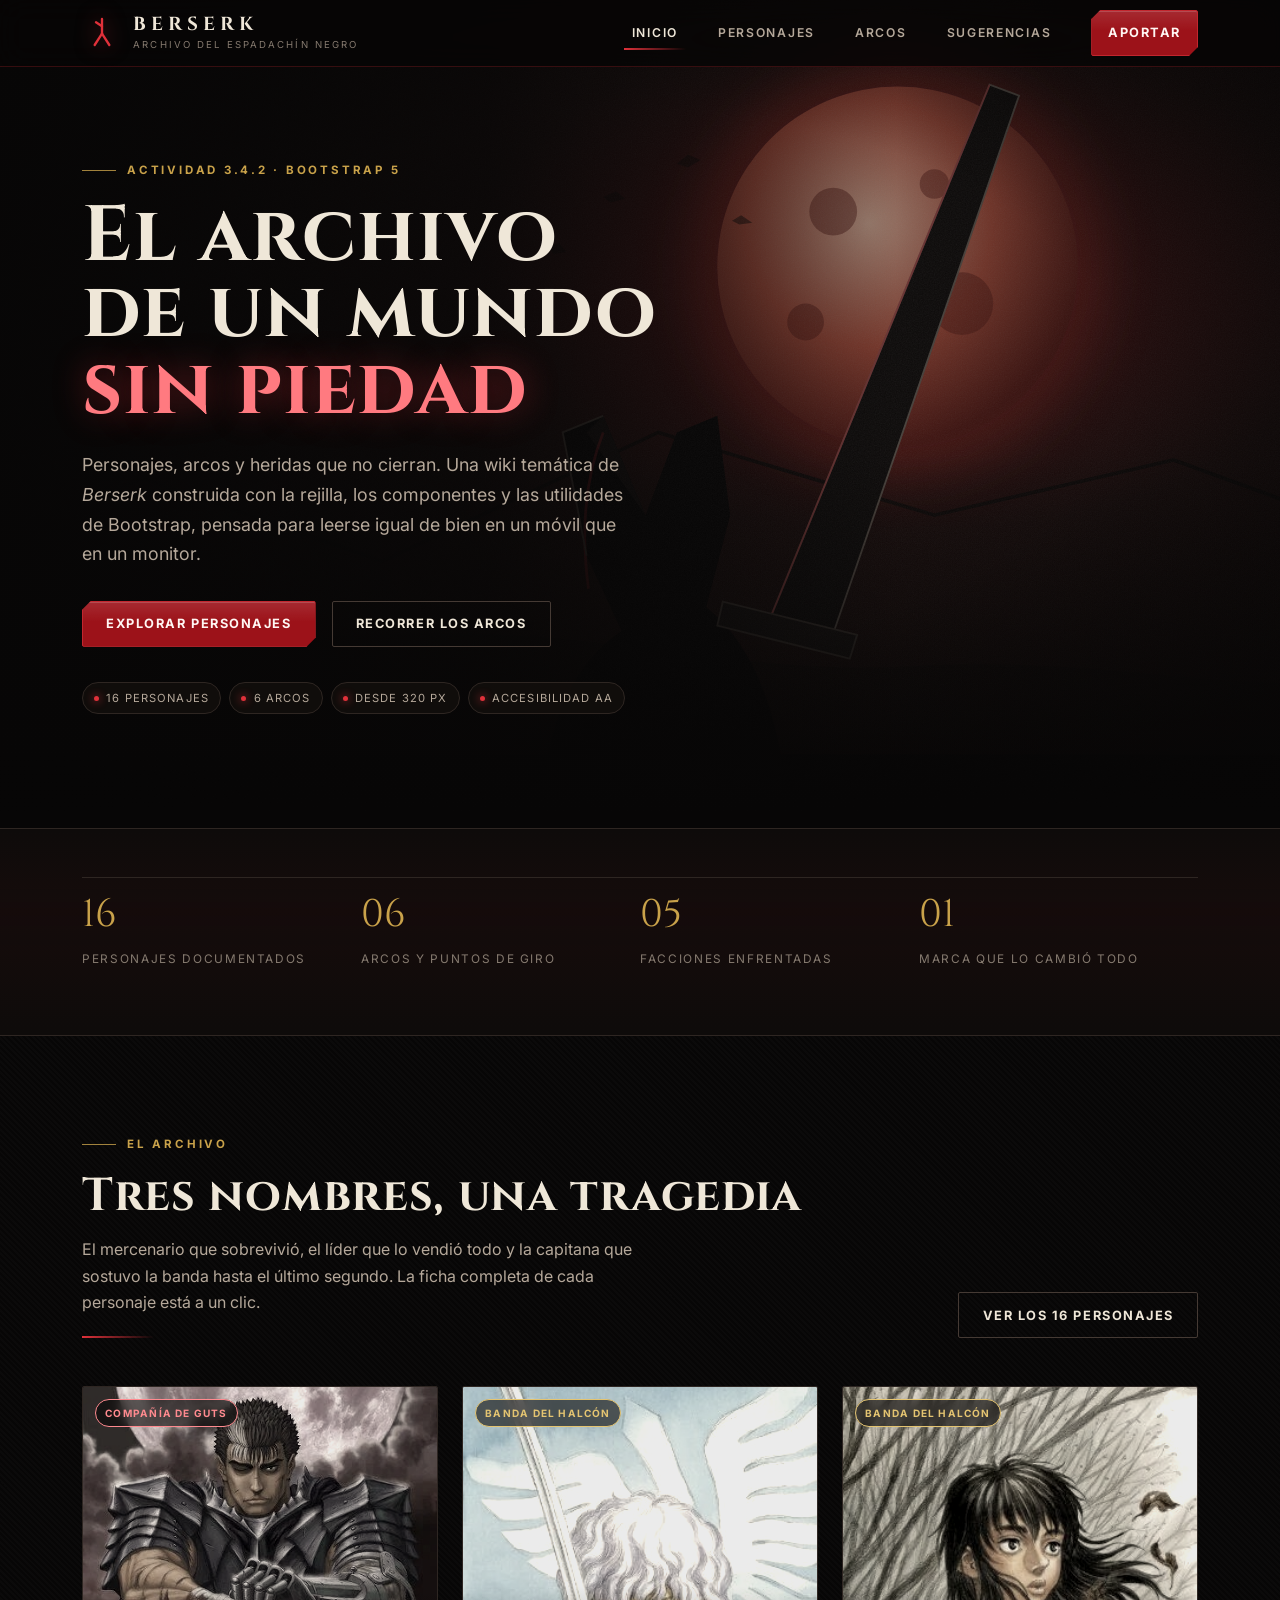
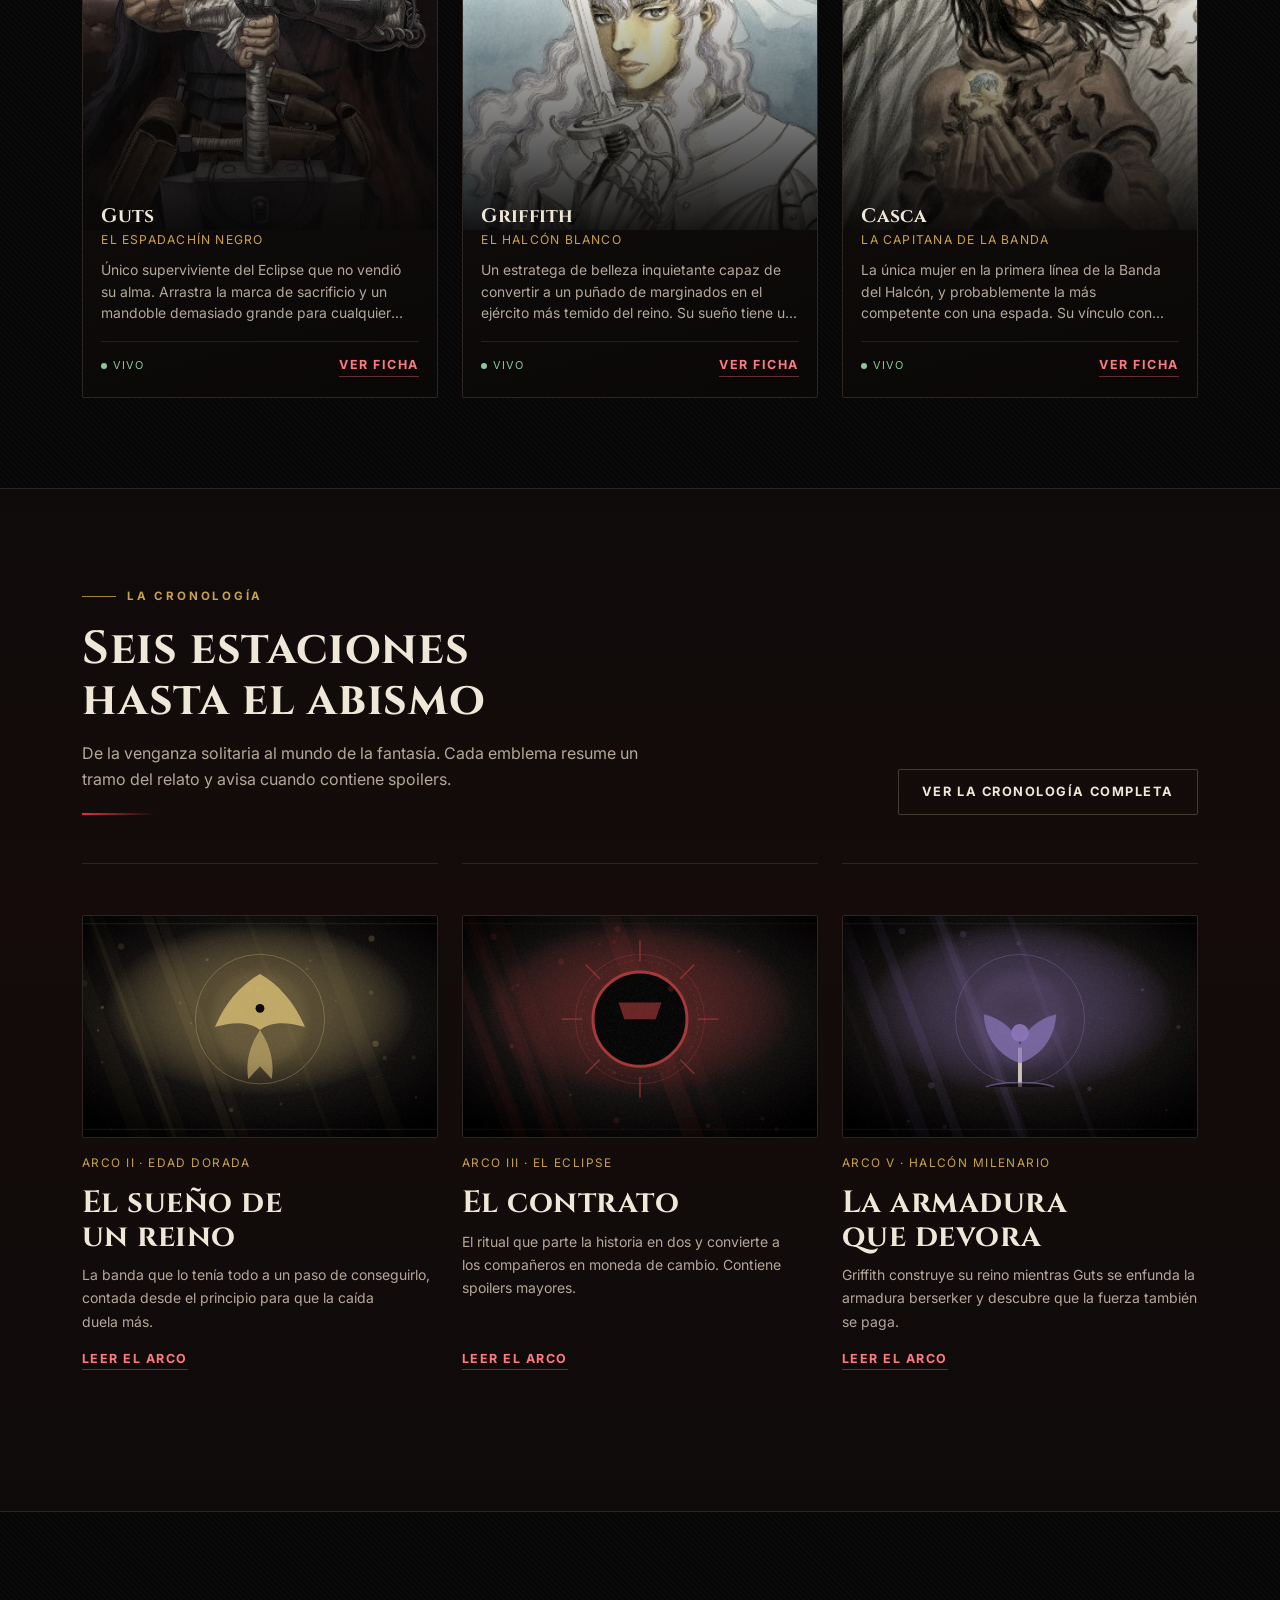
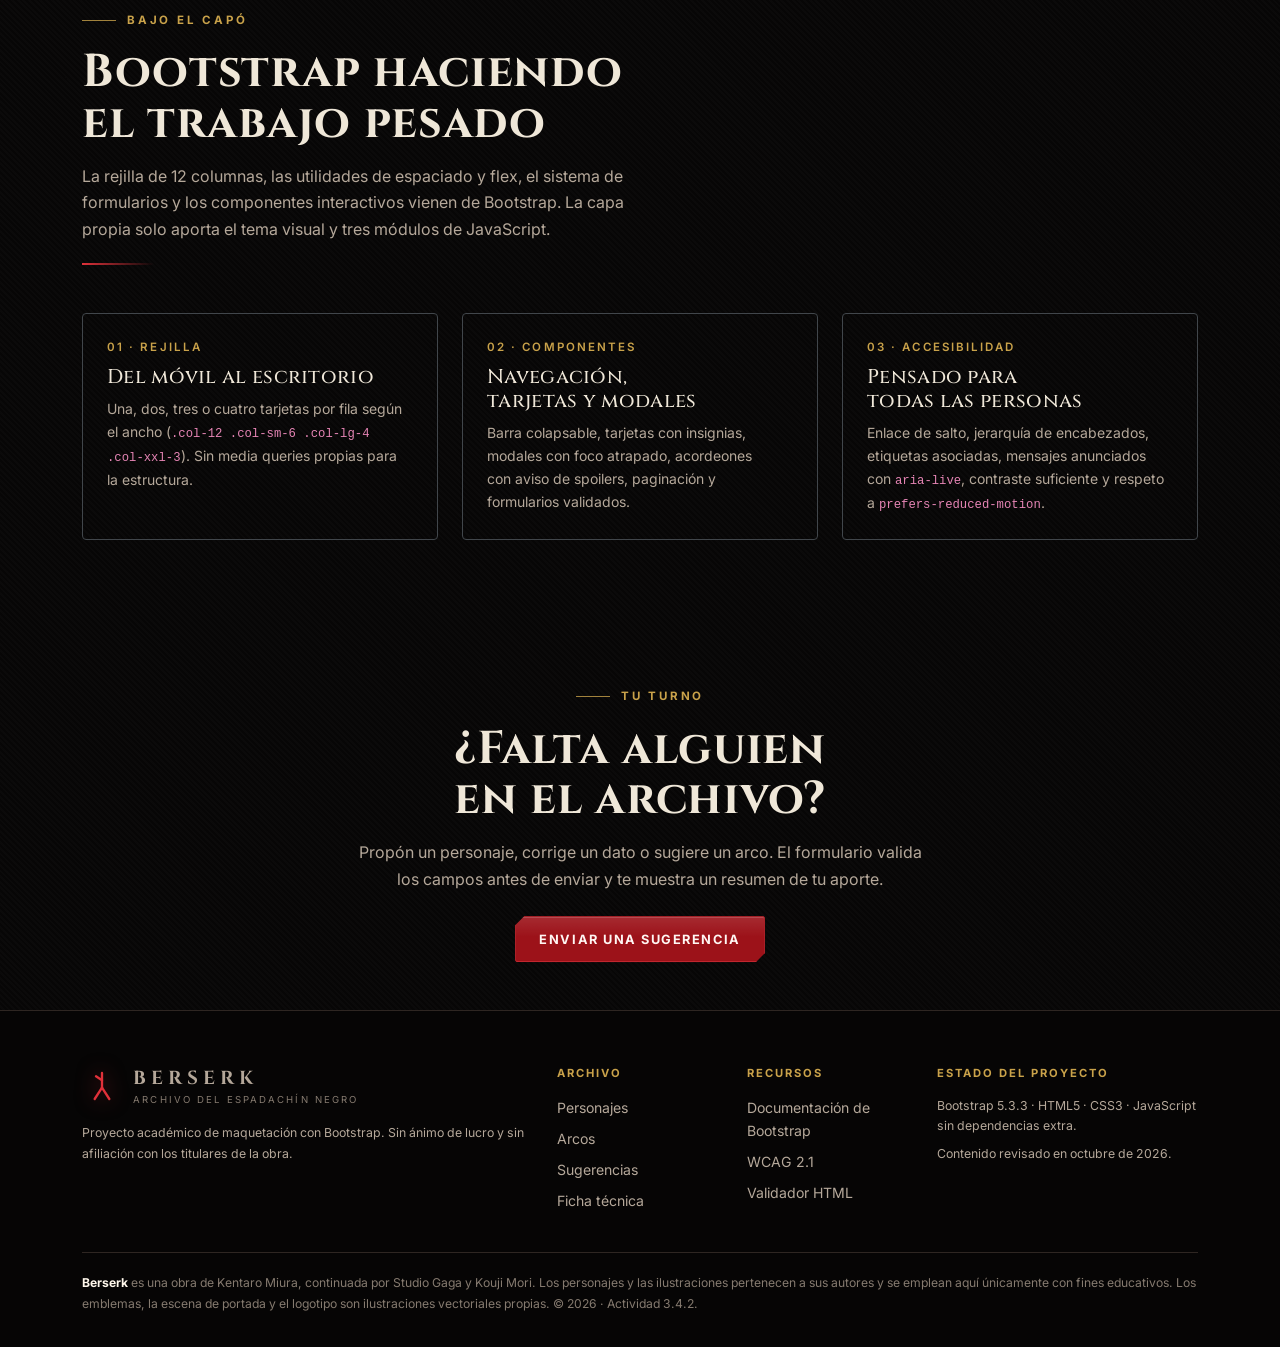
==== index.html @ 02c528f5 "Sitio web temático de Berserk con Bootstrap 5.3.3 Interfaz responsiva para la actividad 3.4.2: naveg" ====
<!DOCTYPE html>
<html lang="es" data-bs-theme="dark">
<head>
  <meta charset="utf-8">
  <meta name="viewport" content="width=device-width, initial-scale=1">
  <title>Archivo del Espadachín Negro · Wiki de Berserk</title>
  <meta name="description" content="Archivo ilustrado de Berserk: personajes, arcos argumentales y formulario de sugerencias. Interfaz responsiva construida con Bootstrap 5.3.3 para la actividad 3.4.2.">
  <meta name="author" content="Luis · Actividad 3.4.2">
  <meta name="theme-color" content="#070606">

  <!-- Open Graph: cómo se verá el enlace al compartirlo -->
  <meta property="og:type" content="website">
  <meta property="og:title" content="Archivo del Espadachín Negro · Wiki de Berserk">
  <meta property="og:description" content="Personajes, arcos y formularios de una wiki temática de Berserk hecha con Bootstrap.">
  <meta property="og:image" content="assets/img/heroe.svg">

  <link rel="icon" href="assets/img/favicon.svg" type="image/svg+xml">

  <!-- Tipografías: Cinzel para títulos e Inter para texto. Si no hay conexión,
       el navegador usa las familias de reserva declaradas en la hoja de estilos. -->
  <link rel="preconnect" href="https://fonts.googleapis.com">
  <link rel="preconnect" href="https://fonts.gstatic.com" crossorigin>
  <link href="https://fonts.googleapis.com/css2?family=Cinzel:wght@600;700&family=Inter:wght@400;500;600;700&display=swap" rel="stylesheet">

  <!-- Bootstrap 5.3.3 alojado en el propio proyecto: funciona sin conexión. -->
  <link rel="stylesheet" href="assets/vendor/bootstrap.min.css">
  <link rel="stylesheet" href="assets/css/estilos.css">
  <!-- Marca que JavaScript está activo: sin él, el contenido se muestra sin animaciones. -->
  <script>document.documentElement.classList.add("js");</script>
</head>
<body>
  <a class="emi-skip" href="#contenido">Saltar al contenido principal</a>

  <!-- =====================================================================
       CABECERA Y NAVEGACIÓN
       ===================================================================== -->
  <header>
    <nav class="navbar navbar-expand-lg fixed-top emi-navbar" aria-label="Navegación principal">
      <div class="container">
        <a class="navbar-brand emi-marca" href="index.html" aria-label="Archivo del Espadachín Negro, ir al inicio">
          <svg class="emi-marca__sello" viewBox="0 0 120 120" aria-hidden="true" focusable="false">
            <g fill="none" stroke="currentColor" stroke-width="7" stroke-linecap="round" stroke-linejoin="round">
              <path d="M60 18 L60 62"/><path d="M60 62 L38 96"/><path d="M60 62 L82 96"/><path d="M60 40 L42 28"/>
            </g>
          </svg>
          <span class="emi-marca__texto">
            <span class="emi-marca__titulo">Berserk</span>
            <span class="emi-marca__sub">Archivo del Espadachín Negro</span>
          </span>
        </a>

        <button class="navbar-toggler" type="button" data-bs-toggle="collapse" data-bs-target="#menuPrincipal"
                aria-controls="menuPrincipal" aria-expanded="false" aria-label="Abrir o cerrar el menú">
          <span class="navbar-toggler-icon"></span>
        </button>

        <div class="collapse navbar-collapse" id="menuPrincipal">
          <ul class="navbar-nav ms-auto align-items-lg-center gap-lg-4">
            <li class="nav-item"><a class="nav-link" href="index.html" aria-current="page">Inicio</a></li>
            <li class="nav-item"><a class="nav-link" href="personajes.html">Personajes</a></li>
            <li class="nav-item"><a class="nav-link" href="arcos.html">Arcos</a></li>
            <li class="nav-item"><a class="nav-link" href="sugerencias.html">Sugerencias</a></li>
            <li class="nav-item ms-lg-2">
              <a class="btn btn-sangre btn-sm px-3" href="sugerencias.html">Aportar</a>
            </li>
          </ul>
        </div>
      </div>
    </nav>
  </header>

  <main id="contenido">
    <!-- ===================================================================
         PORTADA
         =================================================================== -->
    <section class="emi-hero" aria-labelledby="tituloPortada">
      <div class="container">
        <div class="row">
          <div class="col-12 col-lg-10 col-xl-8">
            <div class="emi-hero__contenido">
              <p class="emi-eyebrow">Actividad 3.4.2 · Bootstrap 5</p>
              <h1 id="tituloPortada">El archivo de un mundo <em>sin piedad</em></h1>
              <p class="emi-hero__entradilla">
                Personajes, arcos y heridas que no cierran. Una wiki temática de
                <cite>Berserk</cite> construida con la rejilla, los componentes y las utilidades
                de Bootstrap, pensada para leerse igual de bien en un móvil que en un monitor.
              </p>

              <div class="d-flex flex-column flex-sm-row gap-3 emi-acciones">
                <a class="btn btn-sangre" href="personajes.html">Explorar personajes</a>
                <a class="btn btn-fantasma" href="arcos.html">Recorrer los arcos</a>
              </div>

              <ul class="emi-chips" aria-label="Datos del proyecto">
                <li class="emi-chip">16 personajes</li>
                <li class="emi-chip">6 arcos</li>
                <li class="emi-chip">Desde 320 px</li>
                <li class="emi-chip">Accesibilidad AA</li>
              </ul>
            </div>
          </div>
        </div>
      </div>
    </section>

    <!-- ===================================================================
         CIFRAS DEL ARCHIVO
         =================================================================== -->
    <section class="emi-seccion--alterna py-4 py-md-5" aria-label="Cifras del archivo">
      <div class="container">
        <div class="row g-0">
          <div class="col-6 col-lg-3">
            <div class="emi-dato reveal">
              <p class="emi-dato__cifra">16</p>
              <p class="emi-dato__texto">Personajes documentados</p>
            </div>
          </div>
          <div class="col-6 col-lg-3">
            <div class="emi-dato reveal">
              <p class="emi-dato__cifra">06</p>
              <p class="emi-dato__texto">Arcos y puntos de giro</p>
            </div>
          </div>
          <div class="col-6 col-lg-3">
            <div class="emi-dato reveal">
              <p class="emi-dato__cifra">05</p>
              <p class="emi-dato__texto">Facciones enfrentadas</p>
            </div>
          </div>
          <div class="col-6 col-lg-3">
            <div class="emi-dato reveal">
              <p class="emi-dato__cifra">01</p>
              <p class="emi-dato__texto">Marca que lo cambió todo</p>
            </div>
          </div>
        </div>
      </div>
    </section>

    <!-- ===================================================================
         PERSONAJES DESTACADOS
         =================================================================== -->
    <section class="emi-seccion" id="destacados" aria-labelledby="tituloDestacados">
      <div class="container">
        <div class="row align-items-end gy-4 mb-4 mb-lg-5">
          <div class="col-12 col-lg-8">
            <p class="emi-eyebrow">El archivo</p>
            <h2 class="emi-titulo" id="tituloDestacados">Tres nombres, una tragedia</h2>
            <p class="emi-seccion__intro mb-0">
              El mercenario que sobrevivió, el líder que lo vendió todo y la capitana
              que sostuvo la banda hasta el último segundo. La ficha completa de cada
              personaje está a un clic.
            </p>
            <hr class="emi-filete">
          </div>
          <div class="col-12 col-lg-4 text-lg-end">
            <a class="btn btn-fantasma" href="personajes.html">Ver los 16 personajes</a>
          </div>
        </div>

        <div class="row g-4">
          <div class="col-12 col-md-6 col-lg-4 reveal">
            <article class="card-archivo">
              <div class="card-archivo__media">
                <img src="assets/img/personajes/guts.jpg" alt="Guts, el Espadachín Negro, con su armadura y su enorme espada"
                     width="400" height="500" loading="lazy" decoding="async">
                <span class="emi-badge emi-badge--guts emi-badge--posicion">Compañía de Guts</span>
              </div>
              <div class="card-archivo__cuerpo">
                <h3 class="card-archivo__nombre">Guts</h3>
                <p class="card-archivo__epiteto">El Espadachín Negro</p>
                <p class="card-archivo__resumen">
                  Único superviviente del Eclipse que no vendió su alma. Arrastra la marca
                  de sacrificio y un mandoble demasiado grande para cualquier otra persona.
                </p>
                <div class="card-archivo__pie">
                  <span class="emi-estado emi-estado--vivo">Vivo</span>
                  <a class="btn-enlace" href="personajes.html#guts">Ver ficha</a>
                </div>
              </div>
            </article>
          </div>

          <div class="col-12 col-md-6 col-lg-4 reveal">
            <article class="card-archivo">
              <div class="card-archivo__media">
                <img src="assets/img/personajes/griffith.jpg" alt="Griffith, el Halcón Blanco, con armadura blanca y espada"
                     width="400" height="500" loading="lazy" decoding="async">
                <span class="emi-badge emi-badge--halcon emi-badge--posicion">Banda del Halcón</span>
              </div>
              <div class="card-archivo__cuerpo">
                <h3 class="card-archivo__nombre">Griffith</h3>
                <p class="card-archivo__epiteto">El Halcón Blanco</p>
                <p class="card-archivo__resumen">
                  Un estratega de belleza inquietante capaz de convertir a un puñado de
                  marginados en el ejército más temido del reino. Su sueño tiene un precio.
                </p>
                <div class="card-archivo__pie">
                  <span class="emi-estado emi-estado--vivo">Vivo</span>
                  <a class="btn-enlace" href="personajes.html#griffith">Ver ficha</a>
                </div>
              </div>
            </article>
          </div>

          <div class="col-12 col-md-6 col-lg-4 reveal">
            <article class="card-archivo">
              <div class="card-archivo__media">
                <img src="assets/img/personajes/casca.jpg" alt="Casca junto a Puck, con su armadura y mirada cansada"
                     width="400" height="500" loading="lazy" decoding="async">
                <span class="emi-badge emi-badge--halcon emi-badge--posicion">Banda del Halcón</span>
              </div>
              <div class="card-archivo__cuerpo">
                <h3 class="card-archivo__nombre">Casca</h3>
                <p class="card-archivo__epiteto">La Capitana de la Banda</p>
                <p class="card-archivo__resumen">
                  La única mujer en la primera línea de la Banda del Halcón, y probablemente
                  la más competente con una espada. Su vínculo con Guts cambia el rumbo.
                </p>
                <div class="card-archivo__pie">
                  <span class="emi-estado emi-estado--vivo">Vivo</span>
                  <a class="btn-enlace" href="personajes.html#casca">Ver ficha</a>
                </div>
              </div>
            </article>
          </div>
        </div>
      </div>
    </section>

    <!-- ===================================================================
         ARCOS DESTACADOS
         =================================================================== -->
    <section class="emi-seccion emi-seccion--alterna" id="arcos-destacados" aria-labelledby="tituloArcos">
      <div class="container">
        <div class="row align-items-end gy-4 mb-4 mb-lg-5">
          <div class="col-12 col-lg-8">
            <p class="emi-eyebrow">La cronología</p>
            <h2 class="emi-titulo" id="tituloArcos">Seis estaciones hasta el abismo</h2>
            <p class="emi-seccion__intro mb-0">
              De la venganza solitaria al mundo de la fantasía. Cada emblema resume un
              tramo del relato y avisa cuando contiene spoilers.
            </p>
            <hr class="emi-filete">
          </div>
          <div class="col-12 col-lg-4 text-lg-end">
            <a class="btn btn-fantasma" href="arcos.html">Ver la cronología completa</a>
          </div>
        </div>

        <div class="row g-4">
          <div class="col-12 col-md-4 reveal">
            <article class="arco h-100 d-flex flex-column">
              <div class="arco__imagen mb-3">
                <img src="assets/img/arcos/edad-dorada.svg" alt="Emblema con la silueta de un halcón"
                     width="800" height="450" loading="lazy" decoding="async">
              </div>
              <p class="arco__meta">Arco II · Edad Dorada</p>
              <h3 class="arco__titulo">El sueño de un reino</h3>
              <p class="emi-texto-tenue small mb-3">
                La banda que lo tenía todo a un paso de conseguirlo, contada desde el
                principio para que la caída duela más.
              </p>
              <a class="btn-enlace mt-auto align-self-start" href="arcos.html#edad-dorada">Leer el arco</a>
            </article>
          </div>

          <div class="col-12 col-md-4 reveal">
            <article class="arco h-100 d-flex flex-column">
              <div class="arco__imagen mb-3">
                <img src="assets/img/arcos/eclipse.svg" alt="Emblema de un eclipse con corona de rayos"
                     width="800" height="450" loading="lazy" decoding="async">
              </div>
              <p class="arco__meta">Arco III · El Eclipse</p>
              <h3 class="arco__titulo">El contrato</h3>
              <p class="emi-texto-tenue small mb-3">
                El ritual que parte la historia en dos y convierte a los compañeros en
                moneda de cambio. Contiene spoilers mayores.
              </p>
              <a class="btn-enlace mt-auto align-self-start" href="arcos.html#eclipse">Leer el arco</a>
            </article>
          </div>

          <div class="col-12 col-md-4 reveal">
            <article class="arco h-100 d-flex flex-column">
              <div class="arco__imagen mb-3">
                <img src="assets/img/arcos/halcon-milenario.svg" alt="Emblema con un árbol y una luna creciente"
                     width="800" height="450" loading="lazy" decoding="async">
              </div>
              <p class="arco__meta">Arco V · Halcón Milenario</p>
              <h3 class="arco__titulo">La armadura que devora</h3>
              <p class="emi-texto-tenue small mb-3">
                Griffith construye su reino mientras Guts se enfunda la armadura berserker
                y descubre que la fuerza también se paga.
              </p>
              <a class="btn-enlace mt-auto align-self-start" href="arcos.html#halcon-milenario">Leer el arco</a>
            </article>
          </div>
        </div>
      </div>
    </section>

    <!-- ===================================================================
         CÓMO ESTÁ CONSTRUIDO (rastro técnico para la evaluación)
         =================================================================== -->
    <section class="emi-seccion" id="tecnica" aria-labelledby="tituloTecnica">
      <div class="container">
        <div class="row gy-4 mb-4 mb-lg-5">
          <div class="col-12 col-lg-8">
            <p class="emi-eyebrow">Bajo el capó</p>
            <h2 class="emi-titulo" id="tituloTecnica">Bootstrap haciendo el trabajo pesado</h2>
            <p class="emi-seccion__intro mb-0">
              La rejilla de 12 columnas, las utilidades de espaciado y flex, el sistema de
              formularios y los componentes interactivos vienen de Bootstrap. La capa
              propia solo aporta el tema visual y tres módulos de JavaScript.
            </p>
            <hr class="emi-filete">
          </div>
        </div>

        <div class="row g-4">
          <div class="col-12 col-md-4 reveal">
            <div class="h-100 p-4 border border-secondary-subtle rounded-1">
              <p class="emi-mini emi-texto-oro mb-2">01 · Rejilla</p>
              <h3 class="h5 mb-2">Del móvil al escritorio</h3>
              <p class="emi-texto-tenue small mb-0">
                Una, dos, tres o cuatro tarjetas por fila según el ancho
                (<code>.col-12 .col-sm-6 .col-lg-4 .col-xxl-3</code>). Sin media queries
                propias para la estructura.
              </p>
            </div>
          </div>
          <div class="col-12 col-md-4 reveal">
            <div class="h-100 p-4 border border-secondary-subtle rounded-1">
              <p class="emi-mini emi-texto-oro mb-2">02 · Componentes</p>
              <h3 class="h5 mb-2">Navegación, tarjetas y modales</h3>
              <p class="emi-texto-tenue small mb-0">
                Barra colapsable, tarjetas con insignias, modales con foco atrapado,
                acordeones con aviso de spoilers, paginación y formularios validados.
              </p>
            </div>
          </div>
          <div class="col-12 col-md-4 reveal">
            <div class="h-100 p-4 border border-secondary-subtle rounded-1">
              <p class="emi-mini emi-texto-oro mb-2">03 · Accesibilidad</p>
              <h3 class="h5 mb-2">Pensado para todas las personas</h3>
              <p class="emi-texto-tenue small mb-0">
                Enlace de salto, jerarquía de encabezados, etiquetas asociadas, mensajes
                anunciados con <code>aria-live</code>, contraste suficiente y respeto a
                <code>prefers-reduced-motion</code>.
              </p>
            </div>
          </div>
        </div>
      </div>
    </section>

    <!-- ===================================================================
         LLAMADA A LA ACCIÓN
         =================================================================== -->
    <section class="py-5" aria-labelledby="tituloCta">
      <div class="container">
        <div class="row justify-content-center text-center">
          <div class="col-12 col-lg-8 reveal">
            <p class="emi-eyebrow justify-content-center">Tu turno</p>
            <h2 class="emi-titulo" id="tituloCta">¿Falta alguien en el archivo?</h2>
            <p class="emi-seccion__intro mx-auto mb-4">
              Propón un personaje, corrige un dato o sugiere un arco. El formulario valida
              los campos antes de enviar y te muestra un resumen de tu aporte.
            </p>
            <a class="btn btn-sangre" href="sugerencias.html">Enviar una sugerencia</a>
          </div>
        </div>
      </div>
    </section>
  </main>

  <!-- =====================================================================
       PIE DE PÁGINA
       ===================================================================== -->
  <footer class="emi-footer">
    <div class="container">
      <div class="row g-4">
        <div class="col-12 col-lg-5">
          <a class="emi-marca mb-3" href="index.html" aria-label="Archivo del Espadachín Negro, ir al inicio">
            <svg class="emi-marca__sello" viewBox="0 0 120 120" aria-hidden="true" focusable="false">
              <g fill="none" stroke="currentColor" stroke-width="7" stroke-linecap="round" stroke-linejoin="round">
                <path d="M60 18 L60 62"/><path d="M60 62 L38 96"/><path d="M60 62 L82 96"/><path d="M60 40 L42 28"/>
              </g>
            </svg>
            <span class="emi-marca__texto">
              <span class="emi-marca__titulo">Berserk</span>
              <span class="emi-marca__sub">Archivo del Espadachín Negro</span>
            </span>
          </a>
          <p class="small mb-0">
            Proyecto académico de maquetación con Bootstrap. Sin ánimo de lucro y sin
            afiliación con los titulares de la obra.
          </p>
        </div>

        <div class="col-6 col-lg-2">
          <h2>Archivo</h2>
          <ul class="emi-footer__lista">
            <li><a href="personajes.html">Personajes</a></li>
            <li><a href="arcos.html">Arcos</a></li>
            <li><a href="sugerencias.html">Sugerencias</a></li>
            <li><a href="index.html#tecnica">Ficha técnica</a></li>
          </ul>
        </div>

        <div class="col-6 col-lg-2">
          <h2>Recursos</h2>
          <ul class="emi-footer__lista">
            <li><a href="https://getbootstrap.com/docs/5.3/" target="_blank" rel="noopener noreferrer">Documentación de Bootstrap</a></li>
            <li><a href="https://www.w3.org/WAI/WCAG21/quickref/" target="_blank" rel="noopener noreferrer">WCAG 2.1</a></li>
            <li><a href="https://validator.w3.org/" target="_blank" rel="noopener noreferrer">Validador HTML</a></li>
          </ul>
        </div>

        <div class="col-12 col-lg-3">
          <h2>Estado del proyecto</h2>
          <p class="small mb-2">Bootstrap 5.3.3 · HTML5 · CSS3 · JavaScript sin dependencias extra.</p>
          <p class="small mb-0">
            Contenido revisado en <time datetime="2026-10-26">octubre de 2026</time>.
          </p>
        </div>
      </div>

      <p class="emi-footer__legal mb-0">
        <strong>Berserk</strong> es una obra de Kentaro Miura, continuada por Studio Gaga y
        Kouji Mori. Los personajes y las ilustraciones pertenecen a sus autores y se emplean
        aquí únicamente con fines educativos. Los emblemas, la escena de portada y el
        logotipo son ilustraciones vectoriales propias. © <span data-anio>2026</span> ·
        Actividad 3.4.2.
      </p>
    </div>
  </footer>

  <script src="assets/vendor/bootstrap.bundle.min.js"></script>
  <script src="assets/js/datos.js"></script>
  <script src="assets/js/comun.js"></script>
</body>
</html>
---- assets/css/estilos.css ----
/* ==========================================================================
   ARCHIVO DEL ESPADACHÍN NEGRO — hoja de estilos principal
   Actividad 3.4.2 · Bootstrap 5.3.3
   --------------------------------------------------------------------------
   Organización:
     01. Tokens de diseño (variables)
     02. Base y tipografía
     03. Utilidades propias
     04. Navegación
     05. Botones y enlaces
     06. Portada (hero)
     07. Secciones y títulos
     08. Tarjetas de personaje
     09. Barra de filtros y paginación
     10. Tabla comparativa
     11. Arcos argumentales
     12. Formularios
     13. Modales
     14. Pie de página
     15. Animaciones y accesibilidad
     16. Ajustes responsive
   ========================================================================== */

/* 01. TOKENS DE DISEÑO ==================================================== */
:root {
  /* Paleta: carbón, hierro, sangre seca y hueso. */
  --emi-tinta: #070606;
  --emi-carbon: #0e0b0a;
  --emi-superficie: #14100e;
  --emi-hierro: #1d1815;
  --emi-borde: #2e2622;
  --emi-borde-claro: #453a34;
  --emi-sangre: #9c1219;
  --emi-sangre-oscura: #6d0b11;
  --emi-brasa: #e0313a;
  --emi-brasa-clara: #ff7a80;
  --emi-oro: #c9a24a;
  --emi-hueso: #efe7d8;
  --emi-ceniza: #b5a89a;
  --emi-ceniza-oscura: #857a6f;

  /* Tipografía */
  --emi-display: "Cinzel", "Iowan Old Style", "Palatino Linotype", Palatino, Georgia, serif;
  --emi-texto: "Inter", system-ui, -apple-system, "Segoe UI", Roboto, "Helvetica Neue", Arial, sans-serif;

  /* Medidas */
  --emi-radio: 2px;
  --emi-sombra: 0 22px 48px -26px rgba(0, 0, 0, .95);
  --emi-transicion: 220ms ease;

  /* Ajustes de Bootstrap */
  --bs-body-bg: var(--emi-tinta);
  --bs-body-color: var(--emi-hueso);
  --bs-body-font-family: var(--emi-texto);
  --bs-border-color: var(--emi-borde);
  --bs-link-color: var(--emi-brasa-clara);
  --bs-link-hover-color: #ffb0b4;
  --bs-emphasis-color: var(--emi-hueso);
  --bs-secondary-color: var(--emi-ceniza);
  --bs-tertiary-bg: var(--emi-superficie);
  --bs-focus-ring-color: rgba(224, 49, 58, .35);
}

/* 02. BASE Y TIPOGRAFÍA =================================================== */
html {
  scroll-behavior: smooth;
  /* Compensa la barra de navegación fija al saltar a un ancla. */
  scroll-padding-top: 6rem;
}

body {
  background-color: var(--emi-tinta);
  /* Viñeta + trama fina: textura de papel viejo sin cargar imágenes. */
  background-image:
    radial-gradient(1200px 620px at 50% -10%, rgba(156, 18, 25, .16), transparent 70%),
    radial-gradient(900px 500px at 100% 100%, rgba(201, 162, 74, .05), transparent 70%),
    repeating-linear-gradient(45deg, rgba(255, 255, 255, .014) 0 2px, transparent 2px 4px);
  color: var(--emi-hueso);
  font-family: var(--emi-texto);
  font-size: 1rem;
  line-height: 1.65;
  -webkit-font-smoothing: antialiased;
  overflow-x: hidden;
}

h1, h2, h3, h4, .emi-display {
  font-family: var(--emi-display);
  font-weight: 700;
  letter-spacing: .015em;
  line-height: 1.1;
  color: var(--emi-hueso);
  text-wrap: balance;
}

p { text-wrap: pretty; }

strong { color: #fff8ec; }

::selection {
  background: var(--emi-sangre);
  color: #fff;
}

/* Enlace de salto para lectores de pantalla y teclado. */
.emi-skip {
  position: absolute;
  top: -100px;
  left: 1rem;
  z-index: 2000;
  padding: .7rem 1.1rem;
  background: var(--emi-brasa);
  color: #17090a;
  font-weight: 700;
  text-decoration: none;
  border-radius: var(--emi-radio);
}
.emi-skip:focus { top: 1rem; }

/* 03. UTILIDADES PROPIAS ================================================== */
.emi-borde-sup { border-top: 1px solid var(--emi-borde); }
.emi-texto-tenue { color: var(--emi-ceniza) !important; }
.emi-texto-oro { color: var(--emi-oro) !important; }
.emi-texto-brasa { color: var(--emi-brasa-clara) !important; }
.emi-max-lectura { max-width: 68ch; }
.emi-mini {
  font-size: .72rem;
  letter-spacing: .18em;
  text-transform: uppercase;
  font-weight: 600;
}

/* 04. NAVEGACIÓN ========================================================== */
.emi-navbar {
  background: rgba(7, 6, 6, .82);
  -webkit-backdrop-filter: blur(14px) saturate(140%);
  backdrop-filter: blur(14px) saturate(140%);
  border-bottom: 1px solid rgba(224, 49, 58, .22);
  transition: background var(--emi-transicion), box-shadow var(--emi-transicion);
}

.emi-navbar.is-scrolled {
  background: rgba(7, 6, 6, .96);
  box-shadow: 0 12px 30px -20px #000;
}

.emi-marca {
  display: inline-flex;
  align-items: center;
  gap: .7rem;
  color: var(--emi-hueso);
  text-decoration: none;
}

.emi-marca__sello {
  width: 40px;
  height: 40px;
  flex: 0 0 auto;
  color: var(--emi-brasa);
  filter: drop-shadow(0 0 10px rgba(224, 49, 58, .5));
}

.emi-marca__texto {
  display: flex;
  flex-direction: column;
  line-height: 1;
}

.emi-marca__titulo {
  font-family: var(--emi-display);
  font-size: 1.18rem;
  font-weight: 700;
  letter-spacing: .26em;
  text-transform: uppercase;
}

.emi-marca__sub {
  margin-top: .35rem;
  font-size: .6rem;
  letter-spacing: .22em;
  text-transform: uppercase;
  color: var(--emi-ceniza-oscura);
}

.emi-navbar .nav-link {
  color: var(--emi-ceniza);
  font-size: .76rem;
  font-weight: 600;
  letter-spacing: .14em;
  text-transform: uppercase;
  padding: .65rem .15rem;
  position: relative;
}

.emi-navbar .nav-link::after {
  content: "";
  position: absolute;
  left: 0;
  bottom: .2rem;
  width: 0;
  height: 2px;
  background: linear-gradient(90deg, var(--emi-brasa), transparent);
  transition: width var(--emi-transicion);
}

.emi-navbar .nav-link:hover,
.emi-navbar .nav-link:focus-visible,
.emi-navbar .nav-link[aria-current="page"] {
  color: var(--emi-hueso);
}

.emi-navbar .nav-link:hover::after,
.emi-navbar .nav-link:focus-visible::after,
.emi-navbar .nav-link[aria-current="page"]::after {
  width: 100%;
}

.emi-navbar .navbar-toggler {
  border: 1px solid var(--emi-borde-claro);
  padding: .45rem .6rem;
  border-radius: var(--emi-radio);
}
.emi-navbar .navbar-toggler:focus { box-shadow: 0 0 0 .2rem rgba(224, 49, 58, .3); }
.emi-navbar .navbar-toggler-icon {
  background-image: url("data:image/svg+xml,%3csvg xmlns='http://www.w3.org/2000/svg' viewBox='0 0 30 30'%3e%3cpath stroke='%23efe7d8' stroke-linecap='round' stroke-width='2' d='M4 7h22M4 15h22M4 23h22'/%3e%3c/svg%3e");
}

@media (max-width: 991.98px) {
  .emi-navbar .navbar-collapse {
    margin-top: .8rem;
    padding: .6rem 0 1rem;
    border-top: 1px solid var(--emi-borde);
  }
  .emi-navbar .nav-link { padding: .8rem 0; }
  .emi-navbar .nav-link::after { bottom: .45rem; }
}

/* 05. BOTONES Y ENLACES ==================================================== */
.btn {
  --bs-btn-border-radius: var(--emi-radio);
  font-size: .8rem;
  font-weight: 700;
  letter-spacing: .12em;
  text-transform: uppercase;
  padding: .78rem 1.45rem;
  transition: transform var(--emi-transicion), background var(--emi-transicion),
              border-color var(--emi-transicion), color var(--emi-transicion);
}

.btn-sangre {
  --bs-btn-color: #fff6f3;
  --bs-btn-bg: var(--emi-sangre);
  --bs-btn-border-color: #c2262e;
  --bs-btn-hover-color: #fff;
  --bs-btn-hover-bg: #b8161f;
  --bs-btn-hover-border-color: var(--emi-brasa);
  --bs-btn-active-bg: var(--emi-sangre-oscura);
  --bs-btn-active-border-color: var(--emi-brasa);
  background-image: linear-gradient(180deg, rgba(255, 255, 255, .1), transparent 45%);
  box-shadow: inset 0 1px 0 rgba(255, 255, 255, .16), 0 12px 24px -18px var(--emi-brasa);
  clip-path: polygon(9px 0, 100% 0, 100% calc(100% - 9px), calc(100% - 9px) 100%, 0 100%, 0 9px);
}
.btn-sangre:hover { transform: translateY(-1px); }

.btn-fantasma {
  --bs-btn-color: var(--emi-hueso);
  --bs-btn-bg: transparent;
  --bs-btn-border-color: var(--emi-borde-claro);
  --bs-btn-hover-color: #fff;
  --bs-btn-hover-bg: rgba(224, 49, 58, .1);
  --bs-btn-hover-border-color: var(--emi-brasa);
  --bs-btn-active-bg: rgba(224, 49, 58, .18);
  --bs-btn-active-border-color: var(--emi-brasa);
}
.btn-fantasma:hover { transform: translateY(-1px); }

.btn-enlace {
  padding: 0;
  border: 0;
  background: none;
  color: var(--emi-brasa-clara);
  font-size: .78rem;
  font-weight: 700;
  letter-spacing: .12em;
  text-transform: uppercase;
  text-decoration: none;
  border-bottom: 1px solid rgba(255, 122, 128, .35);
  border-radius: 0;
}
.btn-enlace:hover,
.btn-enlace:focus-visible { color: #ffd9db; border-bottom-color: #ffd9db; }

/* 06. PORTADA ============================================================= */
.emi-hero {
  position: relative;
  min-height: clamp(600px, 92svh, 880px);
  display: flex;
  align-items: center;
  padding: clamp(7rem, 14vh, 10rem) 0 clamp(3.5rem, 8vh, 6rem);
  background-image: url("../img/heroe.svg");
  background-size: cover;
  background-position: center 40%;
  isolation: isolate;
}

.emi-hero::before {
  content: "";
  position: absolute;
  inset: 0;
  z-index: -1;
  background:
    linear-gradient(90deg, rgba(7, 6, 6, .96) 0%, rgba(7, 6, 6, .86) 38%, rgba(7, 6, 6, .35) 70%, rgba(7, 6, 6, .55) 100%),
    linear-gradient(0deg, var(--emi-tinta) 2%, transparent 45%);
}

.emi-hero__contenido { max-width: 42rem; }

.emi-hero h1 {
  font-size: clamp(2.6rem, 6.4vw, 4.9rem);
  line-height: .98;
  margin-bottom: 1.4rem;
}

.emi-hero h1 em {
  font-style: normal;
  color: var(--emi-brasa-clara);
  text-shadow: 0 0 34px rgba(224, 49, 58, .45);
}

.emi-hero__entradilla {
  font-size: clamp(1rem, 1.4vw, 1.16rem);
  color: var(--emi-ceniza);
  max-width: 34rem;
  margin-bottom: 2rem;
}

.emi-eyebrow {
  display: inline-flex;
  align-items: center;
  gap: .7rem;
  margin-bottom: 1.1rem;
  color: var(--emi-oro);
  font-size: .72rem;
  font-weight: 700;
  letter-spacing: .24em;
  text-transform: uppercase;
}

.emi-eyebrow::before {
  content: "";
  width: 34px;
  height: 1px;
  background: var(--emi-oro);
  opacity: .8;
}

.emi-chips {
  display: flex;
  flex-wrap: wrap;
  gap: .5rem;
  margin-top: 2.2rem;
  padding: 0;
  list-style: none;
}

.emi-chip {
  display: inline-flex;
  align-items: center;
  gap: .45rem;
  padding: .36rem .7rem;
  border: 1px solid var(--emi-borde);
  background: rgba(20, 16, 14, .7);
  color: var(--emi-ceniza);
  font-size: .7rem;
  letter-spacing: .1em;
  text-transform: uppercase;
  border-radius: 999px;
}

.emi-chip::before {
  content: "";
  width: 5px;
  height: 5px;
  border-radius: 50%;
  background: var(--emi-brasa);
  box-shadow: 0 0 8px var(--emi-brasa);
}

/* 07. SECCIONES Y TÍTULOS ================================================= */
.emi-cabecera-pagina {
  padding: clamp(7rem, 13vh, 9.5rem) 0 clamp(2.25rem, 4vw, 3.25rem);
  border-bottom: 1px solid var(--emi-borde);
  background:
    radial-gradient(900px 380px at 78% 0%, rgba(156, 18, 25, .18), transparent 70%),
    linear-gradient(180deg, #0b0908, var(--emi-tinta));
}

.emi-breadcrumb {
  --bs-breadcrumb-divider-color: var(--emi-ceniza-oscura);
  --bs-breadcrumb-item-active-color: var(--emi-ceniza);
  font-size: .7rem;
  letter-spacing: .12em;
  text-transform: uppercase;
  margin-bottom: 1.5rem;
}
.emi-breadcrumb a {
  color: var(--emi-ceniza-oscura);
  text-decoration: none;
}
.emi-breadcrumb a:hover,
.emi-breadcrumb a:focus-visible { color: var(--emi-brasa-clara); }

.emi-lista-habilidades {
  list-style: none;
  margin: 0;
  padding: 0;
  display: grid;
  gap: .45rem;
  font-size: .88rem;
  color: var(--emi-ceniza);
}
.emi-lista-habilidades li {
  position: relative;
  padding-left: 1.15rem;
}
.emi-lista-habilidades li::before {
  content: "";
  position: absolute;
  top: .62em;
  left: 0;
  width: 6px;
  height: 6px;
  background: var(--emi-brasa);
  transform: rotate(45deg);
}

.emi-seccion { padding-block: clamp(3.75rem, 7vw, 6.5rem); }
.emi-seccion--alterna {
  background:
    linear-gradient(180deg, transparent, rgba(156, 18, 25, .05) 40%, transparent),
    var(--emi-carbon);
  border-block: 1px solid var(--emi-borde);
}

.emi-titulo {
  font-size: clamp(1.9rem, 3.6vw, 2.9rem);
  margin-bottom: .9rem;
}

.emi-seccion__intro {
  color: var(--emi-ceniza);
  max-width: 58ch;
}

.emi-filete {
  width: 72px;
  height: 2px;
  margin: 1.3rem 0 0;
  background: linear-gradient(90deg, var(--emi-brasa), transparent);
  border: 0;
  opacity: 1;
}

.emi-dato {
  padding: 1.1rem 0;
  border-top: 1px solid var(--emi-borde);
}
.emi-dato__cifra {
  font-family: var(--emi-display);
  font-size: clamp(2rem, 3vw, 2.8rem);
  color: var(--emi-oro);
  line-height: 1;
}
.emi-dato__texto {
  margin-top: .35rem;
  margin-bottom: 0;
  font-size: .74rem;
  letter-spacing: .14em;
  text-transform: uppercase;
  color: var(--emi-ceniza-oscura);
}

/* 08. TARJETAS DE PERSONAJE ============================================== */
.card-archivo {
  position: relative;
  height: 100%;
  display: flex;
  flex-direction: column;
  background: linear-gradient(165deg, var(--emi-superficie), #0a0807);
  border: 1px solid var(--emi-borde);
  border-radius: var(--emi-radio);
  overflow: hidden;
  transition: transform var(--emi-transicion), border-color var(--emi-transicion), box-shadow var(--emi-transicion);
}

.card-archivo:hover,
.card-archivo:focus-within {
  transform: translateY(-5px);
  border-color: rgba(224, 49, 58, .55);
  box-shadow: var(--emi-sombra);
}

.card-archivo__media {
  position: relative;
  aspect-ratio: 4 / 5;
  overflow: hidden;
  background: #0a0807;
}

.card-archivo__media img {
  width: 100%;
  height: 100%;
  object-fit: cover;
  object-position: center 22%;
  /* Unifica ilustraciones de distinta época bajo un mismo tratamiento. */
  filter: grayscale(.6) sepia(.14) contrast(1.06) brightness(.92);
  transition: filter 500ms ease, transform 700ms ease;
}

.card-archivo:hover .card-archivo__media img,
.card-archivo:focus-within .card-archivo__media img {
  filter: grayscale(.1) sepia(.06) contrast(1.05) brightness(1);
  transform: scale(1.035);
}

.card-archivo__media::after {
  content: "";
  position: absolute;
  inset: 0;
  background: linear-gradient(180deg, rgba(7, 6, 6, 0) 45%, rgba(7, 6, 6, .92) 100%);
  pointer-events: none;
}

.card-archivo__cuerpo {
  position: relative;
  display: flex;
  flex-direction: column;
  flex: 1;
  padding: 1.1rem 1.15rem 1.25rem;
  margin-top: -2.6rem;
  z-index: 1;
}

.card-archivo__nombre {
  font-size: 1.22rem;
  margin-bottom: .15rem;
}

.card-archivo__epiteto {
  font-size: .76rem;
  letter-spacing: .1em;
  text-transform: uppercase;
  color: var(--emi-oro);
  margin-bottom: .65rem;
}

.card-archivo__resumen {
  font-size: .87rem;
  line-height: 1.55;
  color: var(--emi-ceniza);
  margin-bottom: 1rem;
  display: -webkit-box;
  -webkit-line-clamp: 3;
  -webkit-box-orient: vertical;
  overflow: hidden;
}

.card-archivo__pie {
  margin-top: auto;
  display: flex;
  align-items: center;
  justify-content: space-between;
  gap: .75rem;
  padding-top: .85rem;
  border-top: 1px solid rgba(46, 38, 34, .8);
}

.emi-badge {
  display: inline-flex;
  align-items: center;
  gap: .4rem;
  padding: .28rem .58rem;
  font-size: .63rem;
  font-weight: 700;
  letter-spacing: .12em;
  text-transform: uppercase;
  border: 1px solid currentColor;
  border-radius: 999px;
  background: rgba(7, 6, 6, .6);
  -webkit-backdrop-filter: blur(6px);
  backdrop-filter: blur(6px);
}

.emi-badge--halcon { color: #e4c471; }
.emi-badge--guts { color: #ff8a8f; }
.emi-badge--apostol { color: #d99a6c; }
.emi-badge--mano { color: #9f9adf; }
.emi-badge--solitario { color: #b9c6c9; }

.emi-badge--posicion {
  position: absolute;
  top: .75rem;
  left: .75rem;
  z-index: 2;
}

.emi-estado {
  display: inline-flex;
  align-items: center;
  gap: .35rem;
  font-size: .68rem;
  letter-spacing: .08em;
  text-transform: uppercase;
  color: var(--emi-ceniza-oscura);
}
.emi-estado::before {
  content: "";
  width: 6px;
  height: 6px;
  border-radius: 50%;
  background: currentColor;
}
.emi-estado--vivo { color: #8fc79a; }
.emi-estado--fallecido { color: #c97676; }
.emi-estado--desconocido { color: #c9a24a; }

/* 09. BARRA DE FILTROS Y PAGINACIÓN ====================================== */
.emi-toolbar {
  background: linear-gradient(180deg, var(--emi-superficie), #0b0908);
  border: 1px solid var(--emi-borde);
  border-radius: var(--emi-radio);
  padding: 1rem;
}

.emi-buscador { position: relative; }
.emi-buscador .form-control { padding-left: 2.6rem; }
.emi-buscador__icono {
  position: absolute;
  top: 50%;
  left: .9rem;
  transform: translateY(-50%);
  width: 18px;
  height: 18px;
  color: var(--emi-ceniza-oscura);
  pointer-events: none;
}

.emi-contador {
  font-size: .78rem;
  letter-spacing: .08em;
  text-transform: uppercase;
  color: var(--emi-ceniza-oscura);
}

/* La tabla usa enlaces con aspecto de texto, sin versalitas. */
.table-archivo .btn-enlace {
  font-size: .92rem;
  font-weight: 600;
  letter-spacing: 0;
  text-transform: none;
  border-bottom-color: transparent;
  color: var(--emi-hueso);
}
.table-archivo .btn-enlace:hover,
.table-archivo .btn-enlace:focus-visible {
  color: var(--emi-brasa-clara);
  border-bottom-color: currentColor;
}

.pagination {
  --bs-pagination-bg: var(--emi-superficie);
  --bs-pagination-border-color: var(--emi-borde);
  --bs-pagination-color: var(--emi-ceniza);
  --bs-pagination-hover-bg: var(--emi-hierro);
  --bs-pagination-hover-color: var(--emi-hueso);
  --bs-pagination-hover-border-color: var(--emi-borde-claro);
  --bs-pagination-active-bg: var(--emi-sangre);
  --bs-pagination-active-border-color: var(--emi-brasa);
  --bs-pagination-disabled-bg: #0a0807;
  --bs-pagination-disabled-border-color: var(--emi-borde);
  --bs-pagination-disabled-color: var(--emi-ceniza-oscura);
  --bs-pagination-focus-box-shadow: 0 0 0 .2rem rgba(224, 49, 58, .3);
  --bs-pagination-focus-bg: var(--emi-hierro);
  gap: .3rem;
}
.pagination .page-link { min-width: 40px; text-align: center; border-radius: var(--emi-radio); }

.emi-vacio {
  border: 1px dashed var(--emi-borde-claro);
  border-radius: var(--emi-radio);
  padding: 3rem 1.5rem;
  text-align: center;
  color: var(--emi-ceniza);
}

/* 10. TABLA COMPARATIVA ================================================== */
.table-archivo {
  --bs-table-bg: transparent;
  --bs-table-color: var(--emi-hueso);
  --bs-table-border-color: var(--emi-borde);
  --bs-table-striped-bg: rgba(255, 255, 255, .02);
  --bs-table-hover-bg: rgba(224, 49, 58, .07);
  font-size: .88rem;
  margin-bottom: 0;
}
.table-archivo thead th {
  font-size: .68rem;
  letter-spacing: .14em;
  text-transform: uppercase;
  color: var(--emi-oro);
  font-weight: 700;
  border-bottom-color: var(--emi-borde-claro);
  white-space: nowrap;
}
.table-archivo caption {
  caption-side: bottom;
  padding-top: .85rem;
  color: var(--emi-ceniza-oscura);
  font-size: .78rem;
}

/* 11. ARCOS ARGUMENTALES ================================================= */
.arco {
  position: relative;
  padding-block: clamp(2rem, 4vw, 3.25rem);
  border-top: 1px solid var(--emi-borde);
}

.arco__numero {
  font-family: var(--emi-display);
  font-size: clamp(2.4rem, 5vw, 4rem);
  line-height: 1;
  color: transparent;
  -webkit-text-stroke: 1px var(--emi-borde-claro);
  user-select: none;
}

.arco__imagen {
  position: relative;
  border: 1px solid var(--emi-borde);
  border-radius: var(--emi-radio);
  overflow: hidden;
  aspect-ratio: 16 / 10;
  background: var(--emi-superficie);
}
.arco__imagen img {
  width: 100%;
  height: 100%;
  object-fit: cover;
  filter: saturate(.7) contrast(1.05);
  transition: transform 600ms ease;
}
.arco:hover .arco__imagen img { transform: scale(1.04); }

.arco__titulo { font-size: clamp(1.45rem, 2.4vw, 1.95rem); margin-bottom: .6rem; }
.arco__meta {
  font-size: .74rem;
  letter-spacing: .12em;
  text-transform: uppercase;
  color: var(--emi-oro);
  margin-bottom: .8rem;
}

.accordion-archivo {
  --bs-accordion-bg: transparent;
  --bs-accordion-color: var(--emi-ceniza);
  --bs-accordion-border-color: var(--emi-borde);
  --bs-accordion-btn-color: var(--emi-hueso);
  --bs-accordion-btn-bg: transparent;
  --bs-accordion-active-bg: rgba(224, 49, 58, .07);
  --bs-accordion-active-color: var(--emi-hueso);
  --bs-accordion-btn-focus-box-shadow: 0 0 0 .2rem rgba(224, 49, 58, .25);
  --bs-accordion-btn-icon: url("data:image/svg+xml,%3csvg xmlns='http://www.w3.org/2000/svg' viewBox='0 0 16 16' fill='%23b5a89a'%3e%3cpath fill-rule='evenodd' d='M1.646 4.646a.5.5 0 0 1 .708 0L8 10.293l5.646-5.647a.5.5 0 0 1 .708.708l-6 6a.5.5 0 0 1-.708 0l-6-6a.5.5 0 0 1 0-.708z'/%3e%3c/svg%3e");
  --bs-accordion-btn-active-icon: url("data:image/svg+xml,%3csvg xmlns='http://www.w3.org/2000/svg' viewBox='0 0 16 16' fill='%23e0313a'%3e%3cpath fill-rule='evenodd' d='M1.646 4.646a.5.5 0 0 1 .708 0L8 10.293l5.646-5.647a.5.5 0 0 1 .708.708l-6 6a.5.5 0 0 1-.708 0l-6-6a.5.5 0 0 1 0-.708z'/%3e%3c/svg%3e");
}
.accordion-archivo .accordion-button {
  font-size: .76rem;
  font-weight: 700;
  letter-spacing: .12em;
  text-transform: uppercase;
  padding: .9rem 1rem;
}
.accordion-archivo .accordion-body { font-size: .9rem; }

/* 12. FORMULARIOS ======================================================== */
.form-label {
  font-size: .72rem;
  font-weight: 700;
  letter-spacing: .13em;
  text-transform: uppercase;
  color: var(--emi-ceniza);
  margin-bottom: .4rem;
}
.form-label .emi-obligatorio { color: var(--emi-brasa-clara); }

.form-control,
.form-select {
  background-color: #0b0908;
  border: 1px solid var(--emi-borde-claro);
  color: var(--emi-hueso);
  border-radius: var(--emi-radio);
  padding: .7rem .85rem;
  font-size: .92rem;
}
.form-control::placeholder { color: #6c6158; opacity: 1; }
.form-control:focus,
.form-select:focus {
  background-color: #0b0908;
  color: var(--emi-hueso);
  border-color: var(--emi-brasa);
  box-shadow: 0 0 0 .2rem rgba(224, 49, 58, .22);
}
.form-control:disabled,
.form-select:disabled { background-color: #0a0807; color: var(--emi-ceniza-oscura); }

.form-select {
  --bs-form-select-bg-img: url("data:image/svg+xml,%3csvg xmlns='http://www.w3.org/2000/svg' viewBox='0 0 16 16'%3e%3cpath fill='none' stroke='%23b5a89a' stroke-linecap='round' stroke-linejoin='round' stroke-width='2' d='m2 5 6 6 6-6'/%3e%3c/svg%3e");
}
.form-select option { background: var(--emi-superficie); color: var(--emi-hueso); }

.form-text { color: var(--emi-ceniza-oscura); font-size: .78rem; }
.form-check-input {
  background-color: #0b0908;
  border-color: var(--emi-borde-claro);
}
.form-check-input:checked {
  background-color: var(--emi-sangre);
  border-color: var(--emi-brasa);
}
.form-check-input:focus {
  border-color: var(--emi-brasa);
  box-shadow: 0 0 0 .2rem rgba(224, 49, 58, .22);
}
.form-check-label { font-size: .88rem; color: var(--emi-ceniza); }

.was-validated .form-control:invalid,
.was-validated .form-select:invalid,
.form-control.is-invalid,
.form-select.is-invalid {
  border-color: #e06a6a;
  background-image: none;
}
.was-validated .form-control:valid,
.form-select.is-valid {
  border-color: #6f9b78;
  background-image: none;
}
.invalid-feedback { color: #ff9a9a; font-size: .78rem; }

.emi-estrellas {
  display: flex;
  flex-direction: row-reverse;
  justify-content: flex-end;
  gap: .25rem;
}
.emi-estrellas input {
  position: absolute;
  opacity: 0;
  width: 1px;
  height: 1px;
}
.emi-estrellas label {
  font-size: 1.6rem;
  line-height: 1;
  color: #4a3f38;
  cursor: pointer;
  padding: .1rem .15rem;
  transition: color var(--emi-transicion), transform var(--emi-transicion);
}
.emi-estrellas label:hover,
.emi-estrellas label:hover ~ label,
.emi-estrellas input:checked ~ label { color: var(--emi-oro); }
.emi-estrellas input:focus-visible + label {
  outline: 2px solid var(--emi-oro);
  outline-offset: 2px;
}

#grupoValoracion.is-invalid .emi-estrellas {
  outline: 1px solid #e06a6a;
  outline-offset: 6px;
  border-radius: var(--emi-radio);
}
#grupoValoracion.is-invalid #valoracionTexto { color: #ff9a9a; }

.emi-contador-caracteres {
  font-size: .76rem;
  color: var(--emi-ceniza-oscura);
  font-variant-numeric: tabular-nums;
}
.emi-contador-caracteres[data-limite="cerca"] { color: var(--emi-oro); }
.emi-contador-caracteres[data-limite="excedido"] { color: #ff9a9a; }

/* 13. MODALES ============================================================ */
.modal-archivo .modal-content {
  background: linear-gradient(170deg, #17120f, #0a0807 70%);
  border: 1px solid var(--emi-borde-claro);
  border-radius: var(--emi-radio);
  color: var(--emi-hueso);
  box-shadow: 0 40px 90px -40px #000;
}
.modal-archivo .modal-header {
  border-bottom: 1px solid var(--emi-borde);
  padding: 1.1rem 1.35rem;
}
.modal-archivo .modal-body { padding: 1.35rem; }
.modal-archivo .modal-footer {
  border-top: 1px solid var(--emi-borde);
  padding: 1rem 1.35rem;
}
.modal-archivo .btn-close {
  filter: invert(1) grayscale(1) brightness(1.8);
  opacity: .7;
}
.modal-archivo .btn-close:hover { opacity: 1; }
.modal-backdrop.show { opacity: .78; }

.modal-archivo__retrato {
  width: 100%;
  aspect-ratio: 4 / 5;
  object-fit: cover;
  object-position: center 20%;
  border: 1px solid var(--emi-borde);
  border-radius: var(--emi-radio);
  filter: grayscale(.35) sepia(.1) contrast(1.05);
}

.emi-lista-datos {
  display: grid;
  gap: .55rem;
  margin: 0;
  padding: 0;
  list-style: none;
  font-size: .87rem;
}
.emi-lista-datos li {
  display: flex;
  justify-content: space-between;
  gap: 1rem;
  padding-bottom: .55rem;
  border-bottom: 1px solid rgba(46, 38, 34, .7);
}
.emi-lista-datos dt,
.emi-lista-datos span:first-child { color: var(--emi-ceniza-oscura); }
.emi-lista-datos dd,
.emi-lista-datos span:last-child { margin: 0; text-align: right; color: var(--emi-hueso); }

.emi-etiquetas { display: flex; flex-wrap: wrap; gap: .4rem; }

/* 14. PIE DE PÁGINA ====================================================== */
.emi-footer {
  background: #060505;
  border-top: 1px solid var(--emi-borde);
  padding-block: 3.5rem 2rem;
  font-size: .88rem;
  color: var(--emi-ceniza);
}
.emi-footer h2 {
  font-family: var(--emi-texto);
  font-size: .7rem;
  letter-spacing: .18em;
  text-transform: uppercase;
  color: var(--emi-oro);
  margin-bottom: 1rem;
}
.emi-footer__lista { list-style: none; margin: 0; padding: 0; display: grid; gap: .5rem; }
.emi-footer a {
  color: var(--emi-ceniza);
  text-decoration: none;
  transition: color var(--emi-transicion);
}
.emi-footer a:hover,
.emi-footer a:focus-visible { color: var(--emi-brasa-clara); }
.emi-footer__legal {
  margin-top: 2.5rem;
  padding-top: 1.25rem;
  border-top: 1px solid var(--emi-borde);
  font-size: .76rem;
  line-height: 1.7;
  color: var(--emi-ceniza-oscura);
}

/* 15. ANIMACIONES Y ACCESIBILIDAD ======================================== */
:focus-visible {
  outline: 2px solid var(--emi-oro);
  outline-offset: 3px;
}

.js .reveal {
  opacity: 0;
  transform: translateY(18px);
  transition: opacity 700ms ease, transform 700ms ease;
}
.js .reveal.is-visible { opacity: 1; transform: none; }

@media (prefers-reduced-motion: reduce) {
  html { scroll-behavior: auto; }
  *,
  *::before,
  *::after {
    animation-duration: .001ms !important;
    animation-iteration-count: 1 !important;
    transition-duration: .001ms !important;
    scroll-behavior: auto !important;
  }
  .js .reveal { opacity: 1; transform: none; }
  .card-archivo:hover { transform: none; }
}

/* 16. AJUSTES RESPONSIVE ================================================= */
@media (max-width: 575.98px) {
  body { font-size: .97rem; }
  .emi-hero { min-height: auto; padding-top: 6.5rem; }
  .emi-hero::before {
    background:
      linear-gradient(180deg, rgba(7, 6, 6, .82), rgba(7, 6, 6, .9) 55%, var(--emi-tinta) 100%);
  }
  .emi-marca__sub { display: none; }
  .emi-marca__sello { width: 34px; height: 34px; }
  .btn { width: 100%; }
  .emi-acciones .btn + .btn { margin-top: .6rem; }
  .card-archivo__media { aspect-ratio: 3 / 4; }
}

@media (min-width: 768px) and (max-width: 991.98px) {
  .emi-hero h1 { font-size: clamp(3rem, 7vw, 4rem); }
}

@media (min-width: 1400px) {
  .emi-hero__contenido { max-width: 46rem; }
}

/* Impresión: versión legible en papel. */
@media print {
  body { background: #fff !important; color: #111 !important; }
  .emi-navbar, .emi-footer, .emi-hero, .emi-toolbar, .pagination, .btn { display: none !important; }
  .card-archivo, .emi-seccion--alterna { border-color: #ccc; background: none; }
  .js .reveal { opacity: 1 !important; transform: none !important; }
  a { color: #111; text-decoration: underline; }
}
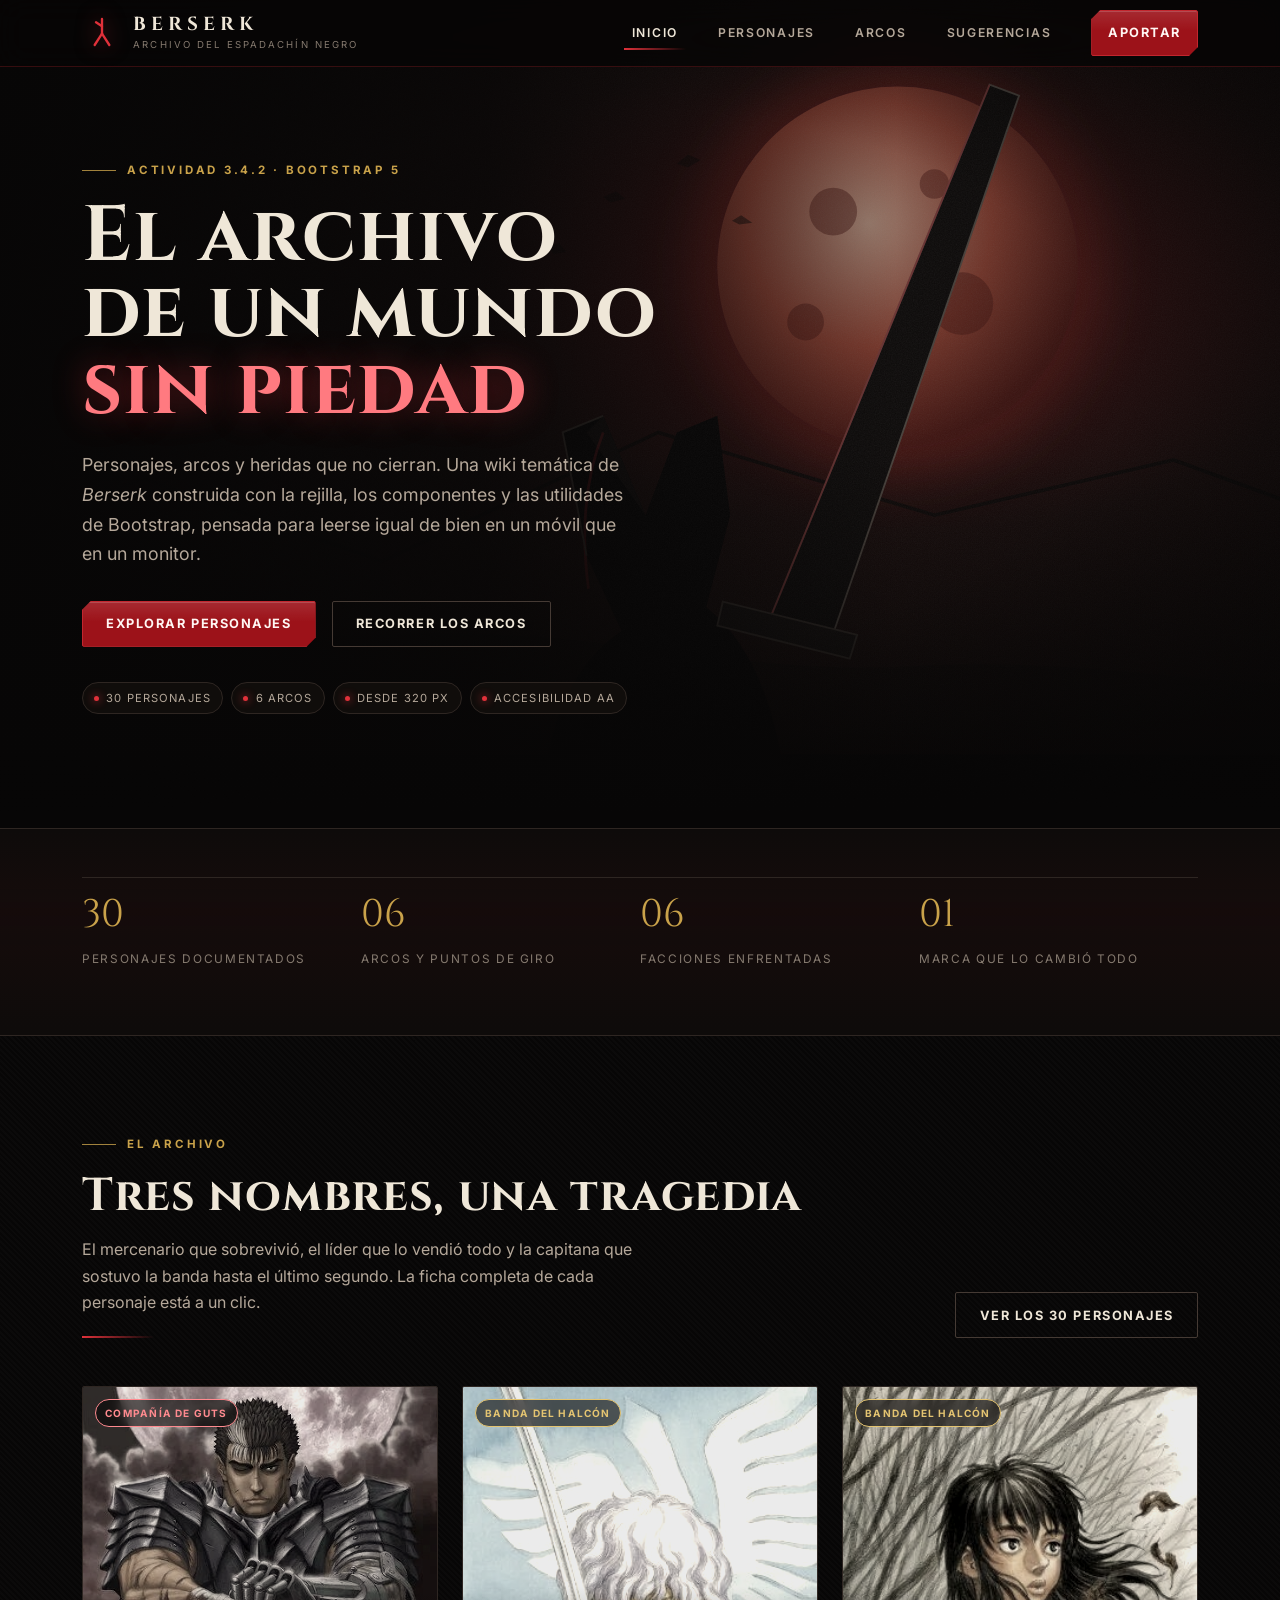
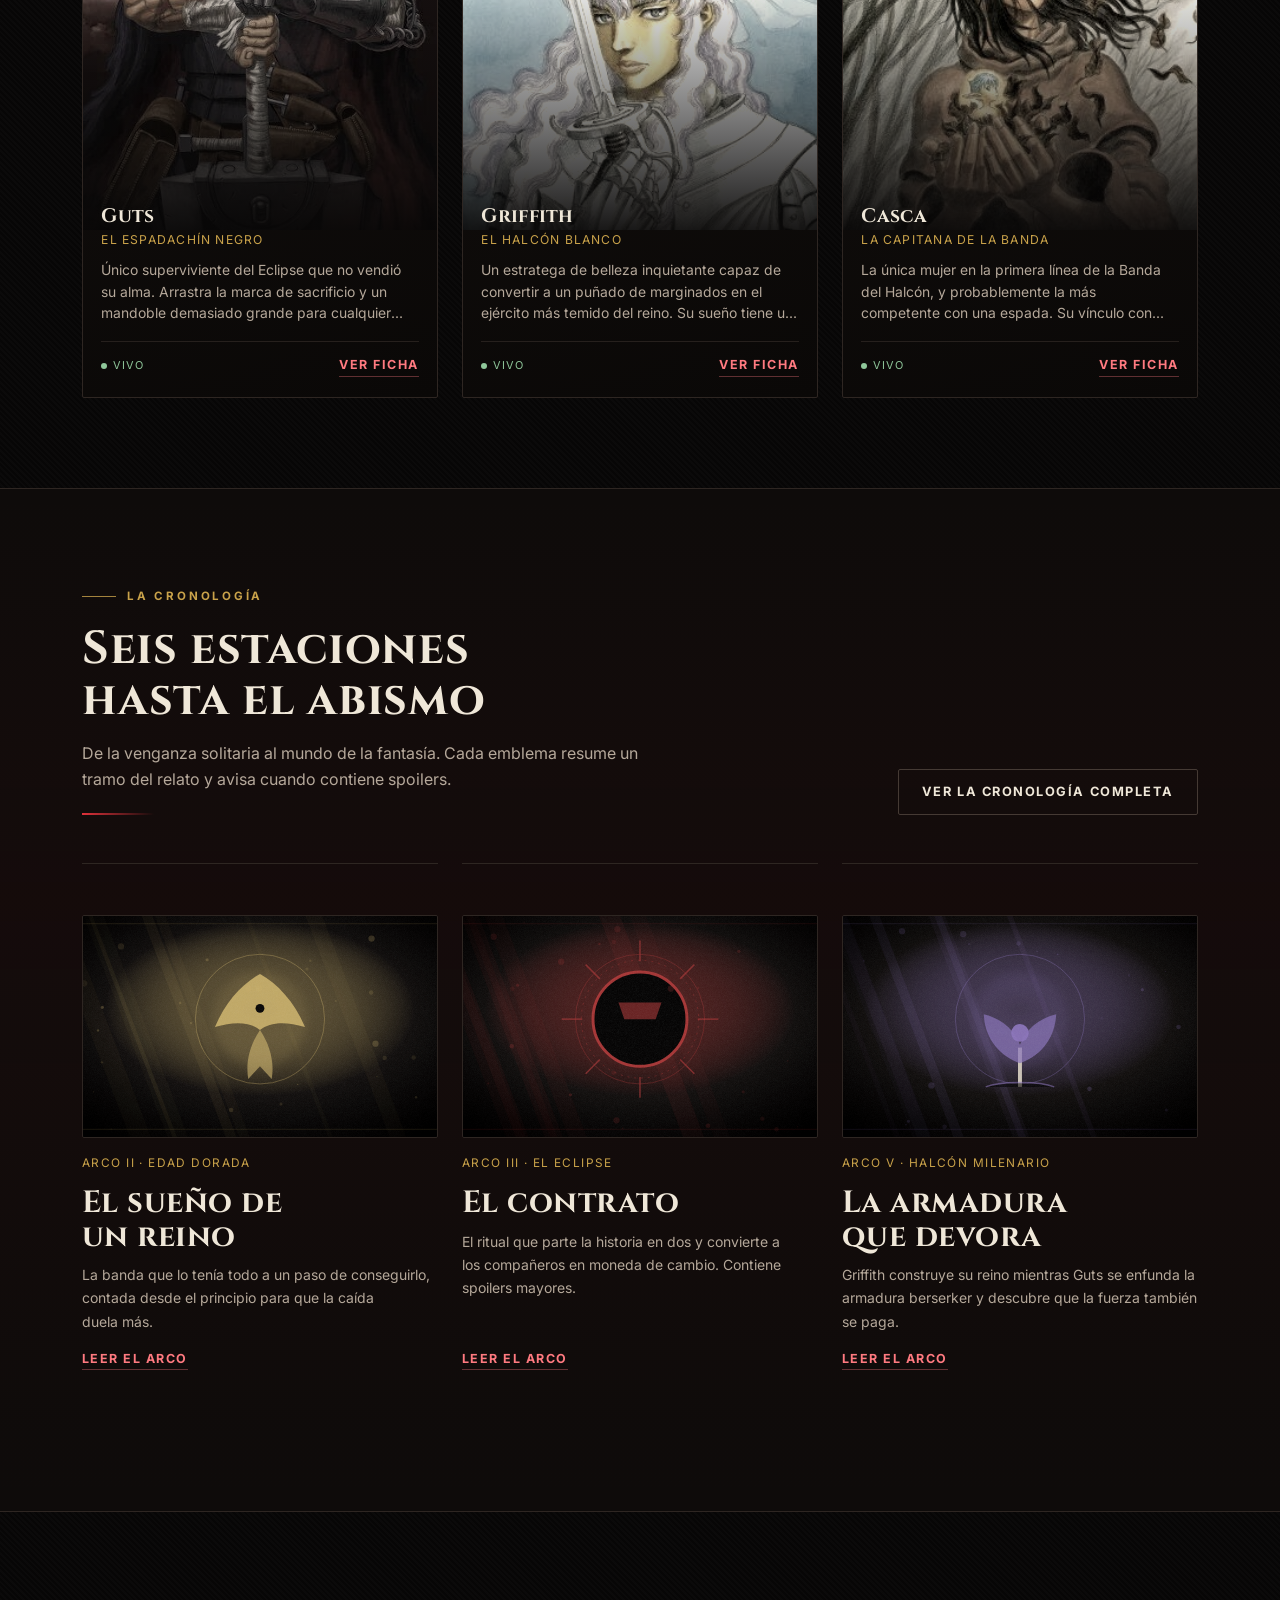
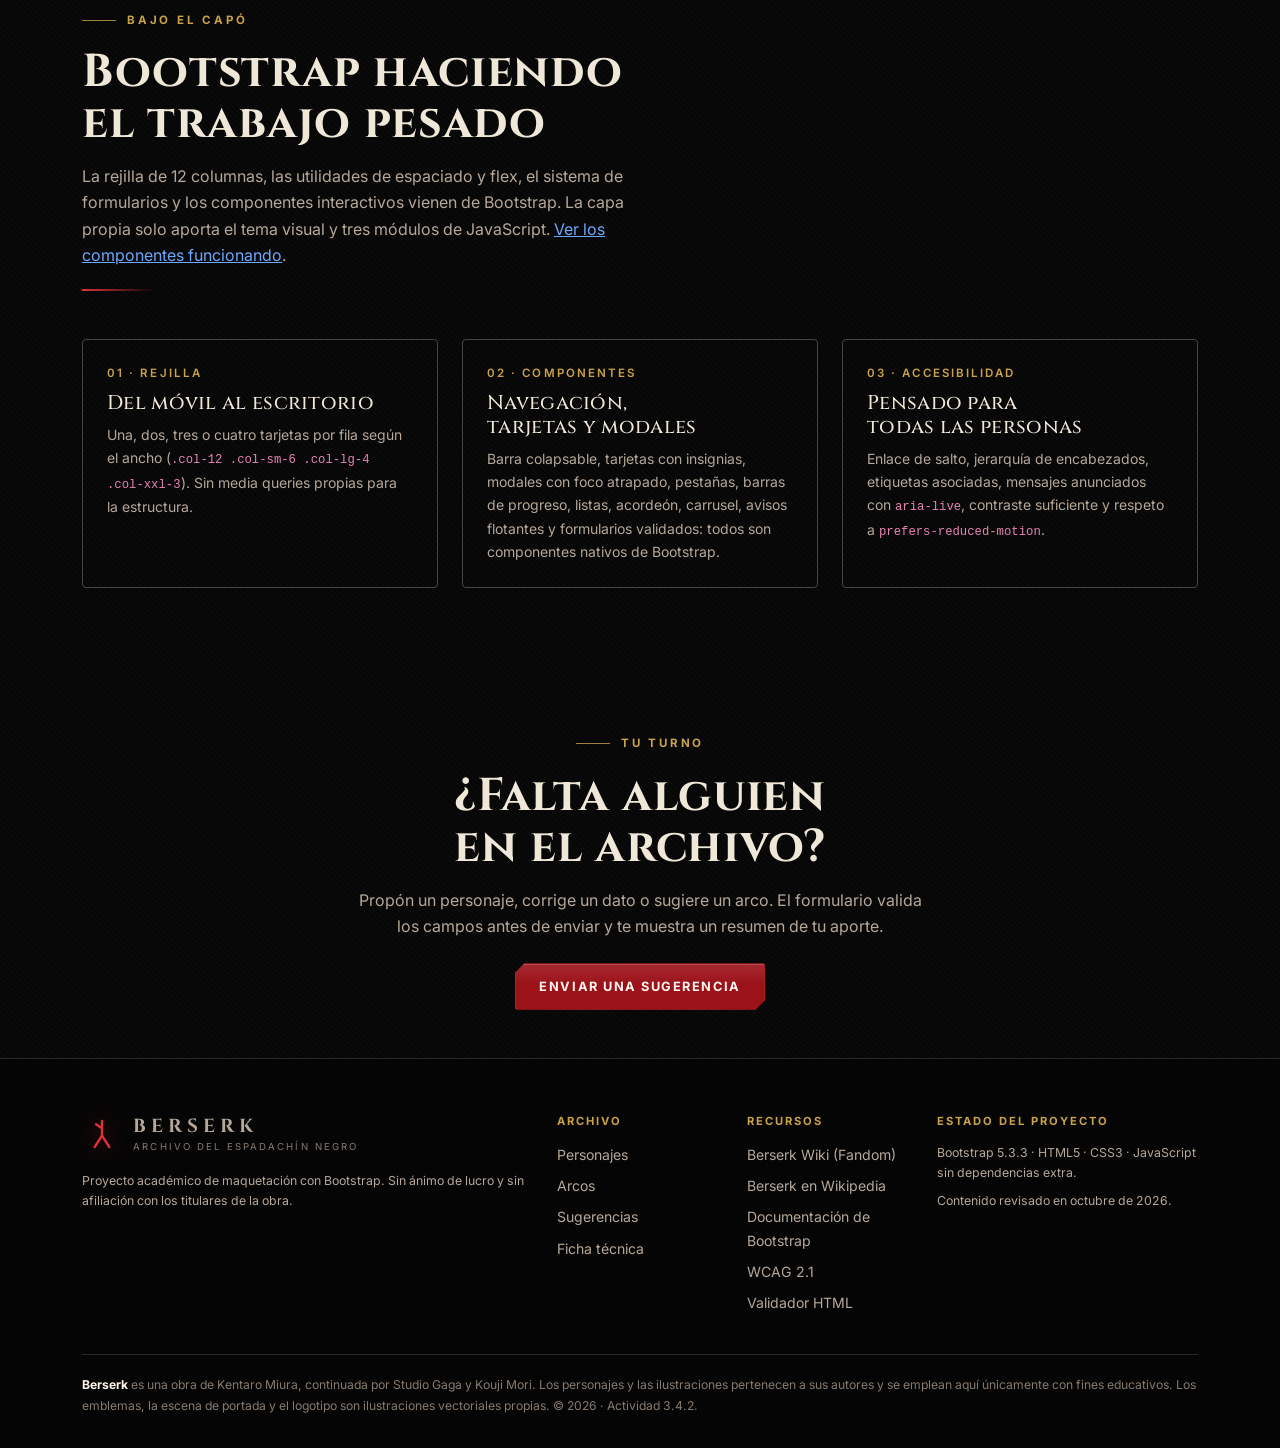
==== commit e0fe2c0f: "Amplía el archivo a 30 fichas y arregla la ficha modal - Corrige el fallo que impedía abrir las fich" ====
--- a/index.html
+++ b/index.html
@@ -92,7 +92,7 @@
               </div>
 
               <ul class="emi-chips" aria-label="Datos del proyecto">
-                <li class="emi-chip">16 personajes</li>
+                <li class="emi-chip">30 personajes</li>
                 <li class="emi-chip">6 arcos</li>
                 <li class="emi-chip">Desde 320 px</li>
                 <li class="emi-chip">Accesibilidad AA</li>
@@ -111,7 +111,7 @@
         <div class="row g-0">
           <div class="col-6 col-lg-3">
             <div class="emi-dato reveal">
-              <p class="emi-dato__cifra">16</p>
+              <p class="emi-dato__cifra">30</p>
               <p class="emi-dato__texto">Personajes documentados</p>
             </div>
           </div>
@@ -123,7 +123,7 @@
           </div>
           <div class="col-6 col-lg-3">
             <div class="emi-dato reveal">
-              <p class="emi-dato__cifra">05</p>
+              <p class="emi-dato__cifra">06</p>
               <p class="emi-dato__texto">Facciones enfrentadas</p>
             </div>
           </div>
@@ -154,7 +154,7 @@
             <hr class="emi-filete">
           </div>
           <div class="col-12 col-lg-4 text-lg-end">
-            <a class="btn btn-fantasma" href="personajes.html">Ver los 16 personajes</a>
+            <a class="btn btn-fantasma" href="personajes.html">Ver los 30 personajes</a>
           </div>
         </div>
 
@@ -313,6 +313,7 @@
               La rejilla de 12 columnas, las utilidades de espaciado y flex, el sistema de
               formularios y los componentes interactivos vienen de Bootstrap. La capa
               propia solo aporta el tema visual y tres módulos de JavaScript.
+              <a href="personajes.html#radiografia">Ver los componentes funcionando</a>.
             </p>
             <hr class="emi-filete">
           </div>
@@ -336,7 +337,8 @@
               <h3 class="h5 mb-2">Navegación, tarjetas y modales</h3>
               <p class="emi-texto-tenue small mb-0">
                 Barra colapsable, tarjetas con insignias, modales con foco atrapado,
-                acordeones con aviso de spoilers, paginación y formularios validados.
+                pestañas, barras de progreso, listas, acordeón, carrusel, avisos flotantes
+                y formularios validados: todos son componentes nativos de Bootstrap.
               </p>
             </div>
           </div>
@@ -412,6 +414,8 @@
         <div class="col-6 col-lg-2">
           <h2>Recursos</h2>
           <ul class="emi-footer__lista">
+            <li><a href="https://berserk.fandom.com/wiki/Berserk_Wiki" target="_blank" rel="noopener noreferrer">Berserk Wiki (Fandom)</a></li>
+            <li><a href="https://es.wikipedia.org/wiki/Berserk_(manga)" target="_blank" rel="noopener noreferrer">Berserk en Wikipedia</a></li>
             <li><a href="https://getbootstrap.com/docs/5.3/" target="_blank" rel="noopener noreferrer">Documentación de Bootstrap</a></li>
             <li><a href="https://www.w3.org/WAI/WCAG21/quickref/" target="_blank" rel="noopener noreferrer">WCAG 2.1</a></li>
             <li><a href="https://validator.w3.org/" target="_blank" rel="noopener noreferrer">Validador HTML</a></li>
--- a/assets/css/estilos.css
+++ b/assets/css/estilos.css
@@ -1028,6 +1028,95 @@
   .emi-hero__contenido { max-width: 46rem; }
 }
 
+/* 17. PANEL BOOTSTRAP ===================================================== */
+/* Pestañas, listas, barras, carrusel y acordeón nativos. El comportamiento lo
+   aporta bootstrap.bundle.min.js; aquí solo se ajusta el tema visual. */
+
+.emi-badge--kushan { color: #7fb1c9; }
+
+.card-archivo__acciones {
+  display: inline-flex;
+  flex-wrap: wrap;
+  align-items: center;
+  gap: .55rem;
+}
+.btn-enlace--externo { font-size: .7rem; opacity: .85; }
+.btn-enlace--externo:hover,
+.btn-enlace--externo:focus-visible { opacity: 1; }
+
+.emi-panel .nav-link { color: var(--emi-ceniza); font-size: .8rem; letter-spacing: .08em; text-transform: uppercase; }
+.emi-panel .nav-link:hover { color: var(--emi-oro); }
+.emi-panel .nav-link.active { color: #fff; }
+
+.emi-panel__contenido {
+  background: rgba(255, 255, 255, .02);
+  padding: 1.15rem;
+}
+.emi-panel__barra { height: .5rem; }
+
+.emi-panel .list-group-item,
+.emi-panel__contenido .list-group-item,
+.emi-fuentes .list-group-item {
+  background: transparent;
+  border-color: rgba(46, 38, 34, .7);
+  color: var(--emi-hueso);
+  font-size: .87rem;
+}
+.emi-fuentes .list-group-item:hover,
+.emi-fuentes .list-group-item:focus-visible { background: rgba(224, 49, 58, .12); color: #fff; }
+
+.emi-carrusel {
+  --bs-carousel-caption-color: #fff;
+  border: 1px solid var(--emi-borde);
+  border-radius: var(--emi-radio);
+  overflow: hidden;
+}
+.emi-carrusel .carousel-item img {
+  width: 100%;
+  aspect-ratio: 4 / 3;
+  object-fit: cover;
+  object-position: center 22%;
+  filter: grayscale(.2) contrast(1.05);
+}
+.emi-carrusel .carousel-item .carousel-caption {
+  inset-inline: 0;
+  bottom: 0;
+  padding: 1rem 1.15rem 2.4rem;
+  text-align: left;
+  color: #fff;
+  text-shadow: 0 2px 12px rgba(0, 0, 0, .9);
+  background: linear-gradient(0deg, rgba(5, 4, 4, .96) 55%, rgba(5, 4, 4, .55) 100%);
+}
+/* Bootstrap invierte el texto e indicadores del carrusel en tema oscuro
+   ([data-bs-theme=dark] .carousel .carousel-caption). Aquí mandan las imágenes
+   oscuras del archivo, así que se fuerzan los tonos claros. */
+[data-bs-theme="dark"] .emi-carrusel .carousel-indicators [data-bs-target] {
+  background-color: #fff;
+}
+.emi-carrusel .carousel-indicators { margin-bottom: .5rem; }
+.emi-carrusel .carousel-caption .btn-enlace--externo { color: #fff; }
+
+.emi-acordeon .accordion-item {
+  background: rgba(255, 255, 255, .02);
+  border-color: var(--emi-borde);
+}
+.emi-acordeon .accordion-button {
+  background: transparent;
+  color: var(--emi-hueso);
+  font-size: .92rem;
+}
+.emi-acordeon .accordion-button:not(.collapsed) {
+  background: rgba(224, 49, 58, .12);
+  color: #fff;
+  box-shadow: none;
+}
+.emi-acordeon .accordion-button:focus-visible {
+  border-color: var(--emi-oro);
+  box-shadow: 0 0 0 .2rem rgba(224, 176, 106, .25);
+}
+.emi-acordeon .accordion-button::after { filter: invert(1) sepia(.3) saturate(2); }
+.emi-acordeon .accordion-body { color: var(--emi-ceniza); font-size: .88rem; }
+
 /* Impresión: versión legible en papel. */
 @media print {
   body { background: #fff !important; color: #111 !important; }
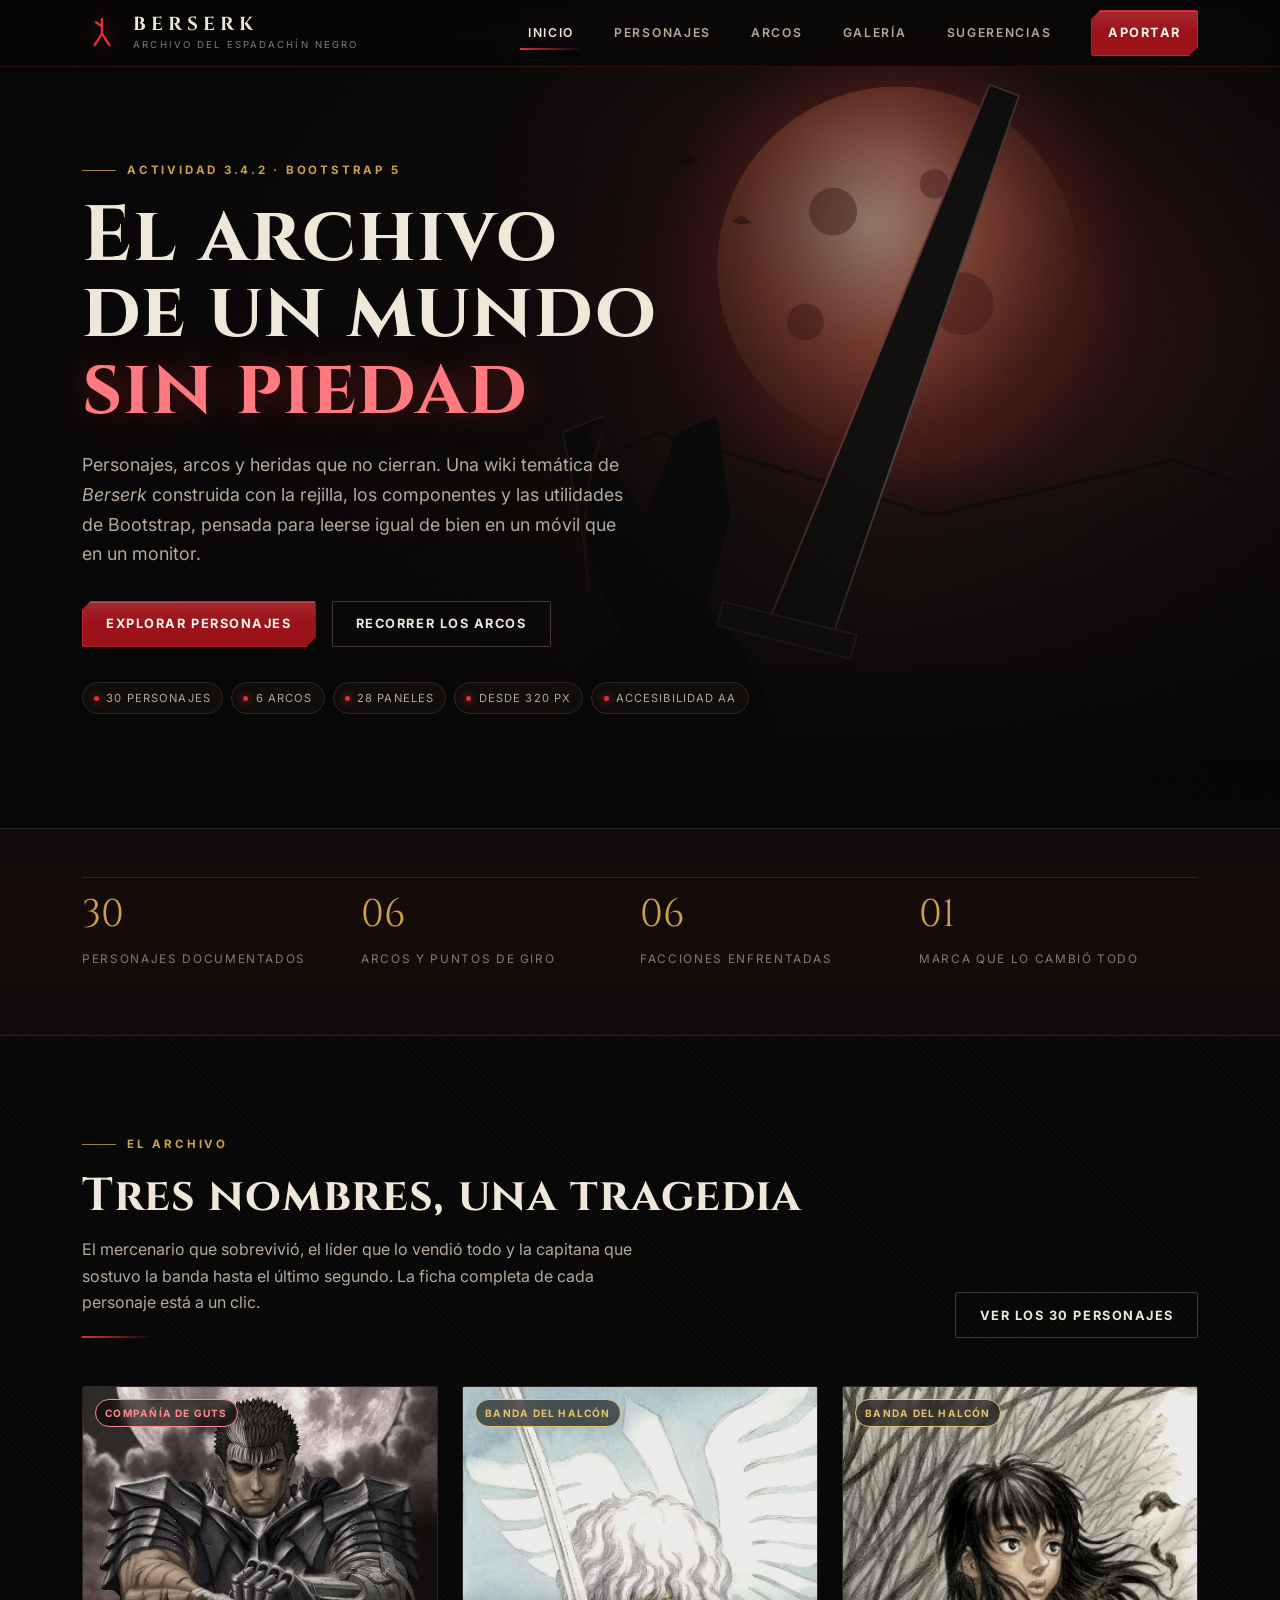
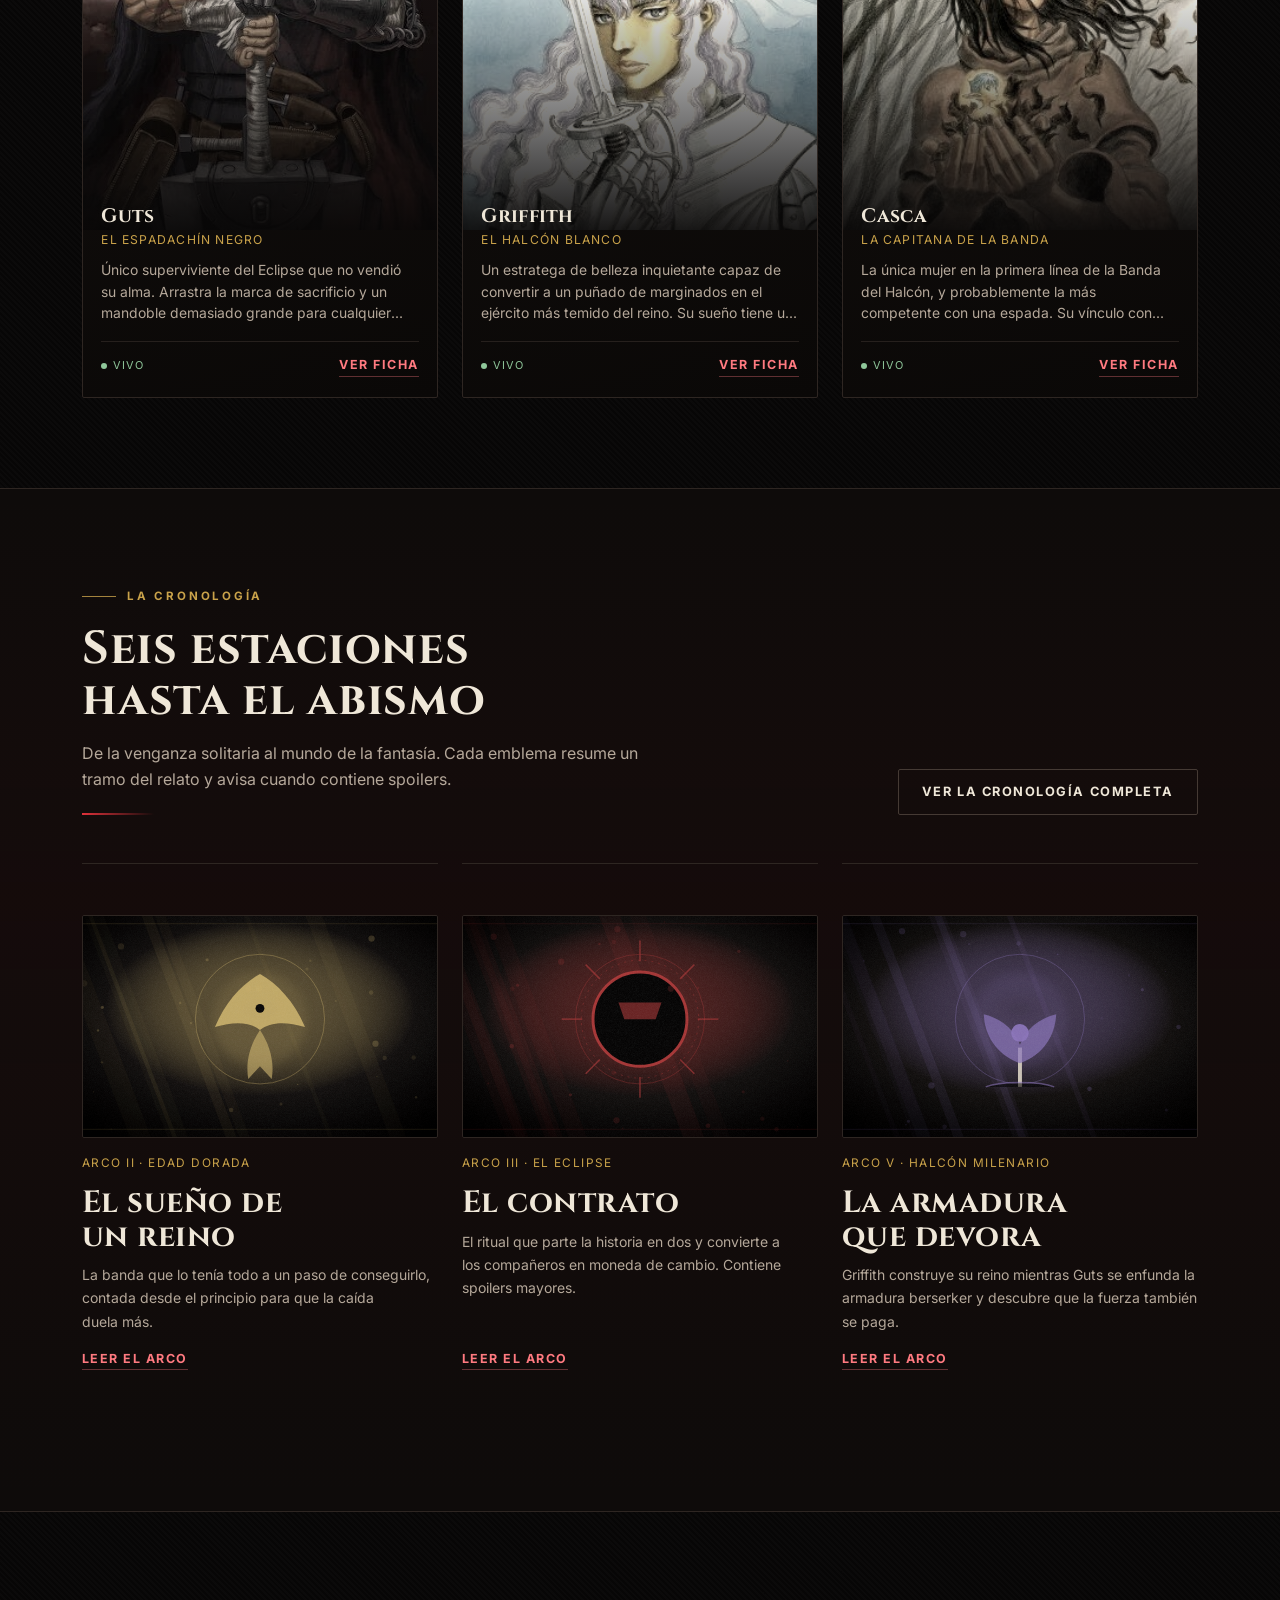
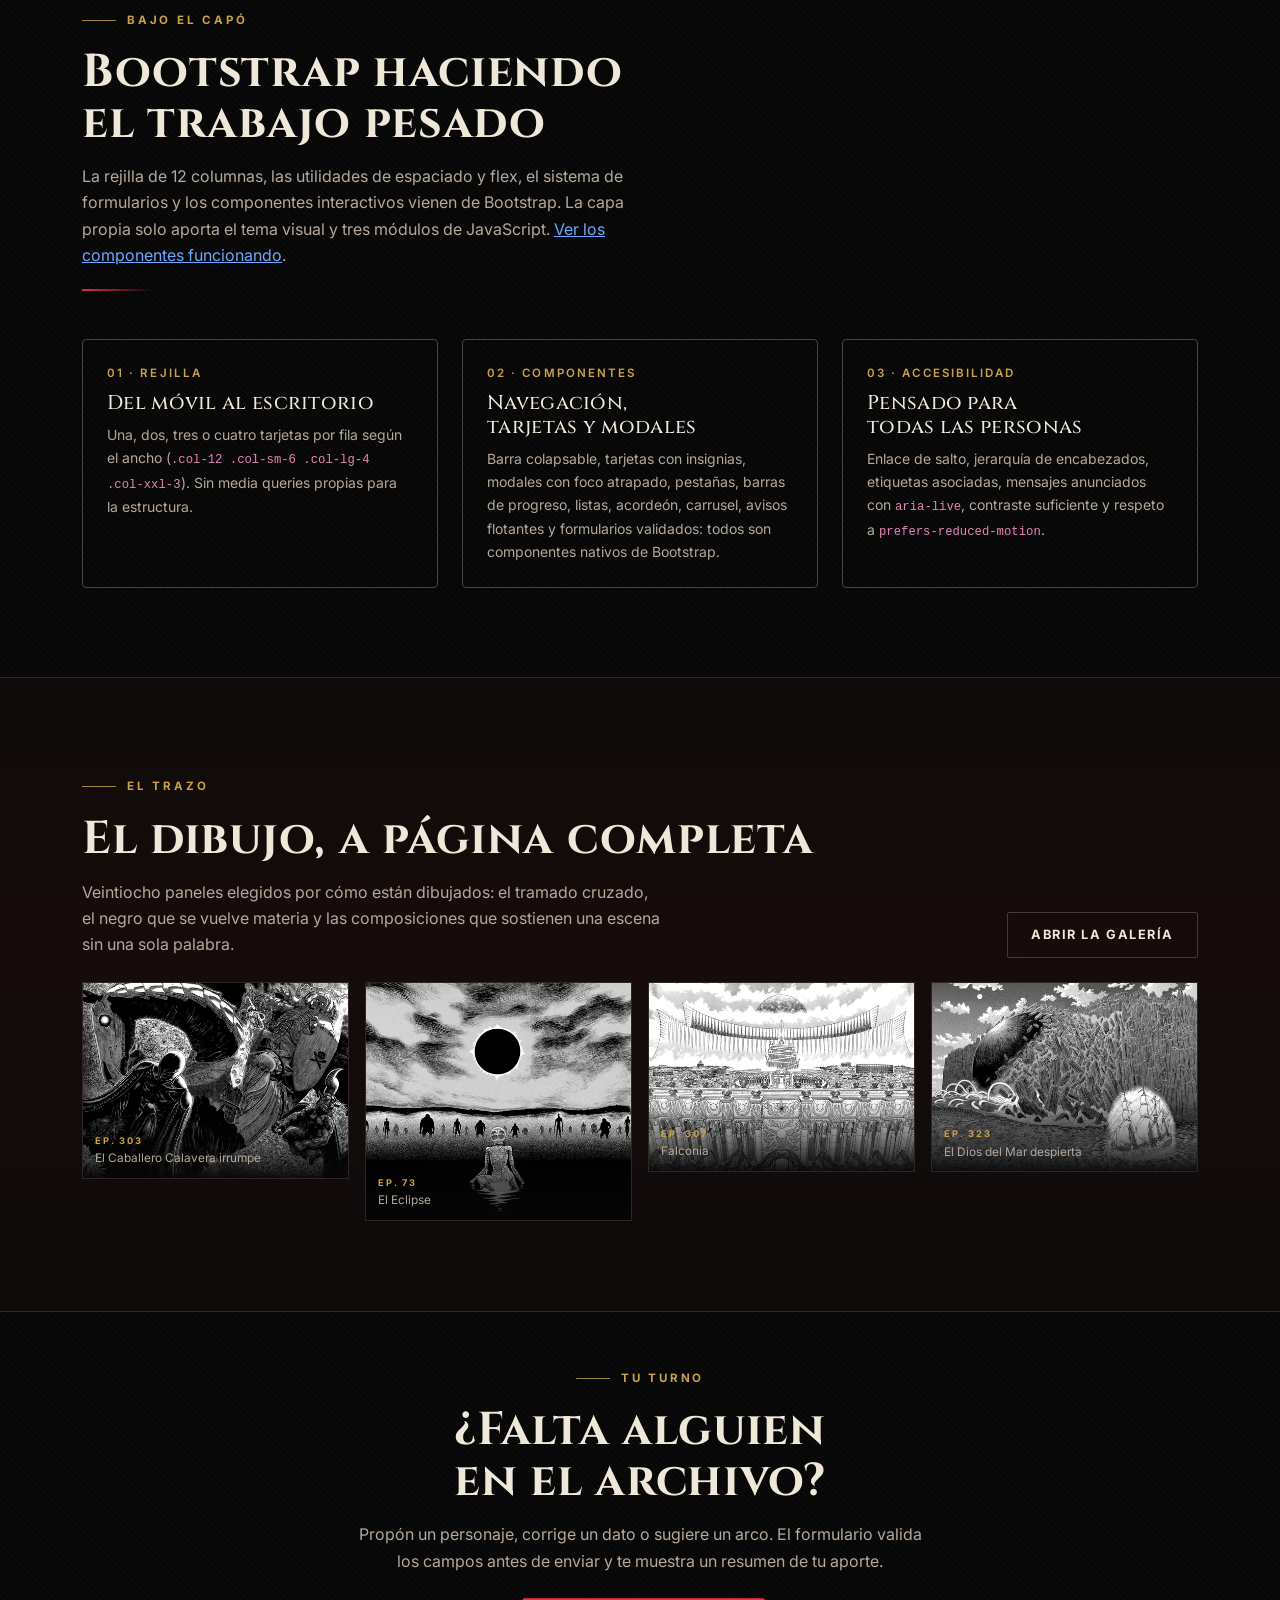
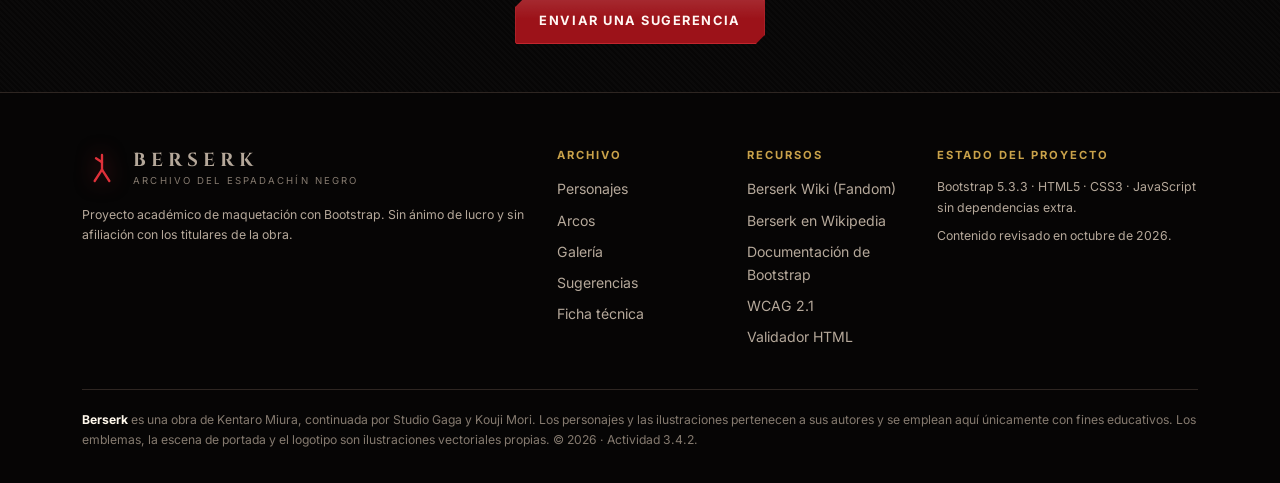
==== commit 783ff6ff: "Añadir galería de 28 paneles del manga - Nueva página galeria.html dedicada al dibujo de Kentaro Miu" ====
--- a/index.html
+++ b/index.html
@@ -59,6 +59,7 @@
             <li class="nav-item"><a class="nav-link" href="index.html" aria-current="page">Inicio</a></li>
             <li class="nav-item"><a class="nav-link" href="personajes.html">Personajes</a></li>
             <li class="nav-item"><a class="nav-link" href="arcos.html">Arcos</a></li>
+            <li class="nav-item"><a class="nav-link" href="galeria.html">Galería</a></li>
             <li class="nav-item"><a class="nav-link" href="sugerencias.html">Sugerencias</a></li>
             <li class="nav-item ms-lg-2">
               <a class="btn btn-sangre btn-sm px-3" href="sugerencias.html">Aportar</a>
@@ -94,6 +95,7 @@
               <ul class="emi-chips" aria-label="Datos del proyecto">
                 <li class="emi-chip">30 personajes</li>
                 <li class="emi-chip">6 arcos</li>
+                <li class="emi-chip">28 paneles</li>
                 <li class="emi-chip">Desde 320 px</li>
                 <li class="emi-chip">Accesibilidad AA</li>
               </ul>
@@ -352,6 +354,59 @@
                 <code>prefers-reduced-motion</code>.
               </p>
             </div>
+          </div>
+        </div>
+      </div>
+    </section>
+
+    <!-- ===================================================================
+         GALERÍA (avance)
+         =================================================================== -->
+    <section class="emi-seccion emi-seccion--alterna" id="galeria-avance" aria-labelledby="tituloGaleria">
+      <div class="container">
+        <div class="row align-items-end gy-3 mb-4">
+          <div class="col-12 col-lg-8">
+            <p class="emi-eyebrow">El trazo</p>
+            <h2 class="emi-titulo" id="tituloGaleria">El dibujo, a página completa</h2>
+            <p class="emi-seccion__intro mb-0">
+              Veintiocho paneles elegidos por cómo están dibujados: el tramado cruzado, el
+              negro que se vuelve materia y las composiciones que sostienen una escena sin
+              una sola palabra.
+            </p>
+          </div>
+          <div class="col-12 col-lg-4 text-lg-end">
+            <a class="btn btn-fantasma" href="galeria.html">Abrir la galería</a>
+          </div>
+        </div>
+
+        <div class="row g-3">
+          <div class="col-6 col-lg-3">
+            <a class="emi-avance" href="galeria.html?panel=skull-knight-femto">
+              <img src="assets/img/paneles/skull-knight-femto-min.webp"
+                   alt="El Caballero Calavera frente a Femto" width="520" height="383" loading="lazy" decoding="async">
+              <span class="emi-avance__pie"><strong>Ep. 303</strong> El Caballero Calavera irrumpe</span>
+            </a>
+          </div>
+          <div class="col-6 col-lg-3">
+            <a class="emi-avance" href="galeria.html?panel=eclipse">
+              <img src="assets/img/paneles/eclipse-min.webp"
+                   alt="El Eclipse: un sol negro sobre un campo de figuras" width="520" height="466" loading="lazy" decoding="async">
+              <span class="emi-avance__pie"><strong>Ep. 73</strong> El Eclipse</span>
+            </a>
+          </div>
+          <div class="col-6 col-lg-3">
+            <a class="emi-avance" href="galeria.html?panel=falconia">
+              <img src="assets/img/paneles/falconia-min.webp"
+                   alt="Vista panorámica de Falconia" width="520" height="369" loading="lazy" decoding="async">
+              <span class="emi-avance__pie"><strong>Ep. 307</strong> Falconia</span>
+            </a>
+          </div>
+          <div class="col-6 col-lg-3">
+            <a class="emi-avance" href="galeria.html?panel=dios-del-mar">
+              <img src="assets/img/paneles/dios-del-mar-min.webp"
+                   alt="El Dios del Mar rompe la superficie" width="520" height="370" loading="lazy" decoding="async">
+              <span class="emi-avance__pie"><strong>Ep. 323</strong> El Dios del Mar despierta</span>
+            </a>
           </div>
         </div>
       </div>
@@ -406,6 +461,7 @@
           <ul class="emi-footer__lista">
             <li><a href="personajes.html">Personajes</a></li>
             <li><a href="arcos.html">Arcos</a></li>
+            <li><a href="galeria.html">Galería</a></li>
             <li><a href="sugerencias.html">Sugerencias</a></li>
             <li><a href="index.html#tecnica">Ficha técnica</a></li>
           </ul>
--- a/assets/css/estilos.css
+++ b/assets/css/estilos.css
@@ -1117,6 +1117,410 @@
 .emi-acordeon .accordion-button::after { filter: invert(1) sepia(.3) saturate(2); }
 .emi-acordeon .accordion-body { color: var(--emi-ceniza); font-size: .88rem; }
 
+/* 18. GALERÍA DE PANELES ================================================== */
+.emi-galeria-hero {
+  position: relative;
+  padding: clamp(7rem, 13vh, 9rem) 0 clamp(2.5rem, 5vw, 4rem);
+  border-bottom: 1px solid var(--emi-borde);
+  background:
+    radial-gradient(900px 420px at 82% 6%, rgba(156, 18, 25, .2), transparent 70%),
+    radial-gradient(700px 380px at 4% 90%, rgba(201, 162, 74, .07), transparent 72%),
+    linear-gradient(180deg, #0b0908, var(--emi-tinta));
+  overflow: hidden;
+}
+
+.emi-galeria-hero h1 em {
+  font-style: normal;
+  color: var(--emi-oro);
+  text-shadow: 0 0 38px rgba(201, 162, 74, .28);
+}
+
+.emi-galeria-hero__lamina {
+  position: relative;
+  margin: 0;
+  overflow: hidden;
+  border: 1px solid var(--emi-borde-claro);
+  background: #0a0807;
+  box-shadow: var(--emi-sombra);
+}
+
+.emi-galeria-hero__lamina img {
+  display: block;
+  width: 100%;
+  height: auto;
+  filter: grayscale(1) contrast(1.06);
+  transform-origin: 62% 42%;
+  animation: emi-lamina-zoom 26s ease-in-out infinite alternate;
+}
+
+/* Viñeta sobre la lámina: la integra con el fondo oscuro. */
+.emi-galeria-hero__lamina::after {
+  content: "";
+  position: absolute;
+  inset: 0;
+  pointer-events: none;
+  box-shadow: inset 0 0 90px 18px rgba(7, 6, 6, .55);
+}
+
+.emi-galeria-hero__pie {
+  position: absolute;
+  left: 0;
+  right: 0;
+  bottom: 0;
+  z-index: 1;
+  display: flex;
+  flex-wrap: wrap;
+  justify-content: space-between;
+  gap: .4rem 1rem;
+  padding: 1.6rem 1rem .7rem;
+  background: linear-gradient(0deg, rgba(7, 6, 6, .94), transparent);
+  font-size: .64rem;
+  font-weight: 700;
+  letter-spacing: .18em;
+  text-transform: uppercase;
+  color: var(--emi-ceniza);
+}
+
+@keyframes emi-lamina-zoom {
+  from { transform: scale(1); }
+  to { transform: scale(1.07); }
+}
+
+/* Cinta de miniaturas en movimiento continuo. */
+.emi-cinta {
+  position: relative;
+  padding: .85rem 0;
+  border-bottom: 1px solid var(--emi-borde);
+  background: #080706;
+  overflow: hidden;
+  -webkit-mask-image: linear-gradient(90deg, transparent, #000 7%, #000 93%, transparent);
+  mask-image: linear-gradient(90deg, transparent, #000 7%, #000 93%, transparent);
+}
+
+.emi-cinta__pista {
+  display: flex;
+  width: max-content;
+  animation: emi-cinta-mover 95s linear infinite;
+}
+
+.emi-cinta:hover .emi-cinta__pista,
+.emi-cinta:focus-within .emi-cinta__pista { animation-play-state: paused; }
+
+.emi-cinta__pista img {
+  height: 104px;
+  width: auto;
+  margin-right: .7rem;
+  border: 1px solid var(--emi-borde);
+  filter: grayscale(1) brightness(.78) contrast(1.05);
+  transition: filter var(--emi-transicion), transform var(--emi-transicion);
+}
+
+.emi-cinta__pista img:hover { filter: none; transform: translateY(-2px); }
+
+@keyframes emi-cinta-mover {
+  from { transform: translate3d(0, 0, 0); }
+  to { transform: translate3d(-50%, 0, 0); }
+}
+
+/* Barra de filtros y contador. */
+.emi-toolbar-galeria {
+  display: flex;
+  flex-wrap: wrap;
+  align-items: center;
+  gap: 1rem;
+  padding-bottom: 1rem;
+  border-bottom: 1px solid var(--emi-borde);
+}
+
+.emi-filtros { display: flex; flex-wrap: wrap; gap: .45rem; }
+
+.emi-icono { vertical-align: -2px; margin-right: .3rem; }
+
+.emi-filtro {
+  padding: .42rem .8rem;
+  border: 1px solid var(--emi-borde);
+  border-radius: 999px;
+  background: rgba(20, 16, 14, .65);
+  color: var(--emi-ceniza);
+  font-size: .66rem;
+  font-weight: 700;
+  letter-spacing: .14em;
+  text-transform: uppercase;
+  transition: color var(--emi-transicion), background var(--emi-transicion),
+              border-color var(--emi-transicion);
+}
+
+.emi-filtro:hover {
+  color: var(--emi-hueso);
+  border-color: var(--emi-borde-claro);
+}
+
+.emi-filtro:focus-visible {
+  outline: 2px solid var(--emi-oro);
+  outline-offset: 2px;
+}
+
+.emi-filtro[aria-pressed="true"] {
+  color: #1b1207;
+  background: var(--emi-oro);
+  border-color: var(--emi-oro);
+}
+
+.emi-filtro__n {
+  margin-left: .35rem;
+  font-variant-numeric: tabular-nums;
+  opacity: .7;
+}
+
+/* Rejilla tipo mampostería: cada lámina conserva su proporción. */
+.emi-rejilla-paneles { column-count: 4; column-gap: 1.1rem; }
+
+.emi-lamina {
+  position: relative;
+  break-inside: avoid;
+  margin: 0 0 1.1rem;
+  border: 1px solid var(--emi-borde);
+  background: #0b0908;
+}
+
+.js .emi-lamina {
+  opacity: 0;
+  transform: translateY(16px);
+  transition: opacity 520ms ease, transform 520ms ease;
+}
+
+.js .emi-lamina.is-visible { opacity: 1; transform: none; }
+
+.emi-lamina__boton {
+  display: block;
+  width: 100%;
+  padding: 0;
+  border: 0;
+  background: none;
+  color: inherit;
+  text-align: left;
+  cursor: zoom-in;
+}
+
+.emi-lamina__media { position: relative; overflow: hidden; }
+
+.emi-lamina__media img {
+  display: block;
+  width: 100%;
+  height: auto;
+  transition: transform 700ms cubic-bezier(.16, .84, .28, 1), filter 400ms ease;
+}
+
+.emi-lamina__boton:hover img,
+.emi-lamina__boton:focus-visible img {
+  transform: scale(1.04);
+  filter: contrast(1.08) brightness(1.05);
+}
+
+.emi-lamina__zoom {
+  position: absolute;
+  top: .6rem;
+  right: .6rem;
+  display: grid;
+  place-items: center;
+  width: 32px;
+  height: 32px;
+  border: 1px solid rgba(239, 231, 216, .4);
+  background: rgba(7, 6, 6, .6);
+  color: var(--emi-hueso);
+  font-size: .8rem;
+  opacity: 0;
+  transform: translateY(-4px);
+  transition: opacity var(--emi-transicion), transform var(--emi-transicion);
+}
+
+.emi-lamina__boton:hover .emi-lamina__zoom,
+.emi-lamina__boton:focus-visible .emi-lamina__zoom {
+  opacity: 1;
+  transform: none;
+}
+
+.emi-lamina__cuerpo {
+  padding: .7rem .85rem .85rem;
+  border-top: 1px solid var(--emi-borde);
+}
+
+.emi-lamina__meta {
+  display: flex;
+  justify-content: space-between;
+  gap: .5rem;
+  font-size: .6rem;
+  font-weight: 700;
+  letter-spacing: .16em;
+  text-transform: uppercase;
+  color: var(--emi-ceniza-oscura);
+}
+
+.emi-lamina__titulo {
+  margin: .35rem 0 0;
+  font-family: var(--emi-display);
+  font-size: 1rem;
+  line-height: 1.25;
+  color: var(--emi-hueso);
+}
+
+.emi-lamina__boton:focus-visible { outline: 2px solid var(--emi-oro); outline-offset: -2px; }
+
+/* Fichas de análisis del trazo. */
+.emi-seccion--borde { border-top: 1px solid var(--emi-borde); }
+
+.emi-trazo {
+  height: 100%;
+  padding: 1.3rem;
+  border: 1px solid var(--emi-borde);
+  background: linear-gradient(160deg, #14100e, #0a0807);
+}
+
+.emi-trazo__num {
+  font-family: var(--emi-display);
+  font-size: .8rem;
+  letter-spacing: .22em;
+  color: var(--emi-brasa);
+}
+
+.emi-trazo h3 { margin: .55rem 0 .5rem; font-size: 1.02rem; }
+
+.emi-trazo p {
+  margin: 0;
+  font-size: .86rem;
+  line-height: 1.6;
+  color: var(--emi-ceniza);
+}
+
+/* Avance de la galería en la portada. */
+.emi-avance {
+  position: relative;
+  display: block;
+  overflow: hidden;
+  border: 1px solid var(--emi-borde);
+  background: #0b0908;
+}
+
+.emi-avance img {
+  display: block;
+  width: 100%;
+  height: auto;
+  filter: grayscale(1) contrast(1.05);
+  transition: transform 650ms cubic-bezier(.16, .84, .28, 1), filter 400ms ease;
+}
+
+.emi-avance:hover img,
+.emi-avance:focus-visible img {
+  transform: scale(1.045);
+  filter: none;
+}
+
+.emi-avance:focus-visible { outline: 2px solid var(--emi-oro); outline-offset: -2px; }
+
+.emi-avance__pie {
+  position: absolute;
+  inset: auto 0 0 0;
+  padding: 1.8rem .75rem .7rem;
+  background: linear-gradient(0deg, rgba(7, 6, 6, .96), transparent);
+  font-size: .74rem;
+  line-height: 1.4;
+  color: var(--emi-ceniza);
+}
+
+.emi-avance__pie strong {
+  display: block;
+  margin-bottom: .15rem;
+  color: var(--emi-oro);
+  font-size: .58rem;
+  letter-spacing: .2em;
+  text-transform: uppercase;
+}
+
+.emi-nota-legal {
+  padding-top: 1.2rem;
+  border-top: 1px dashed var(--emi-borde);
+  font-size: .78rem;
+  line-height: 1.65;
+  color: var(--emi-ceniza-oscura);
+}
+
+.emi-aviso {
+  padding: 1rem 1.2rem;
+  border: 1px dashed var(--emi-borde-claro);
+  color: var(--emi-ceniza);
+  font-size: .9rem;
+}
+
+/* Visor ampliado. */
+.modal-panel .modal-content {
+  background: #070606;
+  border: 1px solid var(--emi-borde-claro);
+  border-radius: var(--emi-radio);
+  box-shadow: 0 40px 90px -40px #000;
+}
+
+.modal-panel .modal-header { border-bottom: 1px solid var(--emi-borde); padding: 1rem 1.2rem; }
+.modal-panel .modal-body { padding: 1.1rem; }
+.modal-panel .modal-footer { border-top: 1px solid var(--emi-borde); padding: .9rem 1.2rem; }
+.modal-panel .btn-close { filter: invert(1) grayscale(1) brightness(1.8); opacity: .7; }
+.modal-panel .btn-close:hover { opacity: 1; }
+
+.emi-visor { margin: 0; }
+
+.emi-visor img {
+  display: block;
+  width: 100%;
+  max-height: 58vh;
+  object-fit: contain;
+  background: #000;
+  border: 1px solid var(--emi-borde);
+}
+
+.emi-visor__pie {
+  padding-top: .9rem;
+  max-width: 78ch;
+  font-size: .88rem;
+  line-height: 1.65;
+  color: var(--emi-ceniza);
+}
+
+.emi-visor__acciones { justify-content: space-between; gap: 1rem; }
+
+.emi-visor__cuenta {
+  min-width: 4.5rem;
+  text-align: center;
+  font-size: .76rem;
+  letter-spacing: .12em;
+  color: var(--emi-ceniza);
+  font-variant-numeric: tabular-nums;
+}
+
+/* Adaptación de la galería. */
+@media (max-width: 1199.98px) {
+  .emi-rejilla-paneles { column-count: 3; }
+}
+
+@media (max-width: 767.98px) {
+  .emi-rejilla-paneles { column-count: 2; }
+  .emi-cinta__pista img { height: 82px; }
+  .emi-galeria-hero__lamina { margin-top: .5rem; }
+}
+
+@media (max-width: 479.98px) {
+  .emi-rejilla-paneles { column-count: 1; }
+  .emi-toolbar-galeria { align-items: stretch; }
+}
+
+/* Sin movimiento: fuera animaciones, el contenido queda visible. */
+@media (prefers-reduced-motion: reduce) {
+  .emi-galeria-hero__lamina img { animation: none; }
+  .emi-cinta__pista { animation: none; }
+  .emi-lamina__media img { transition: none; }
+  .emi-lamina__boton:hover img,
+  .emi-lamina__boton:focus-visible img { transform: none; }
+  .js .emi-lamina { opacity: 1; transform: none; transition: none; }
+}
+
 /* Impresión: versión legible en papel. */
 @media print {
   body { background: #fff !important; color: #111 !important; }
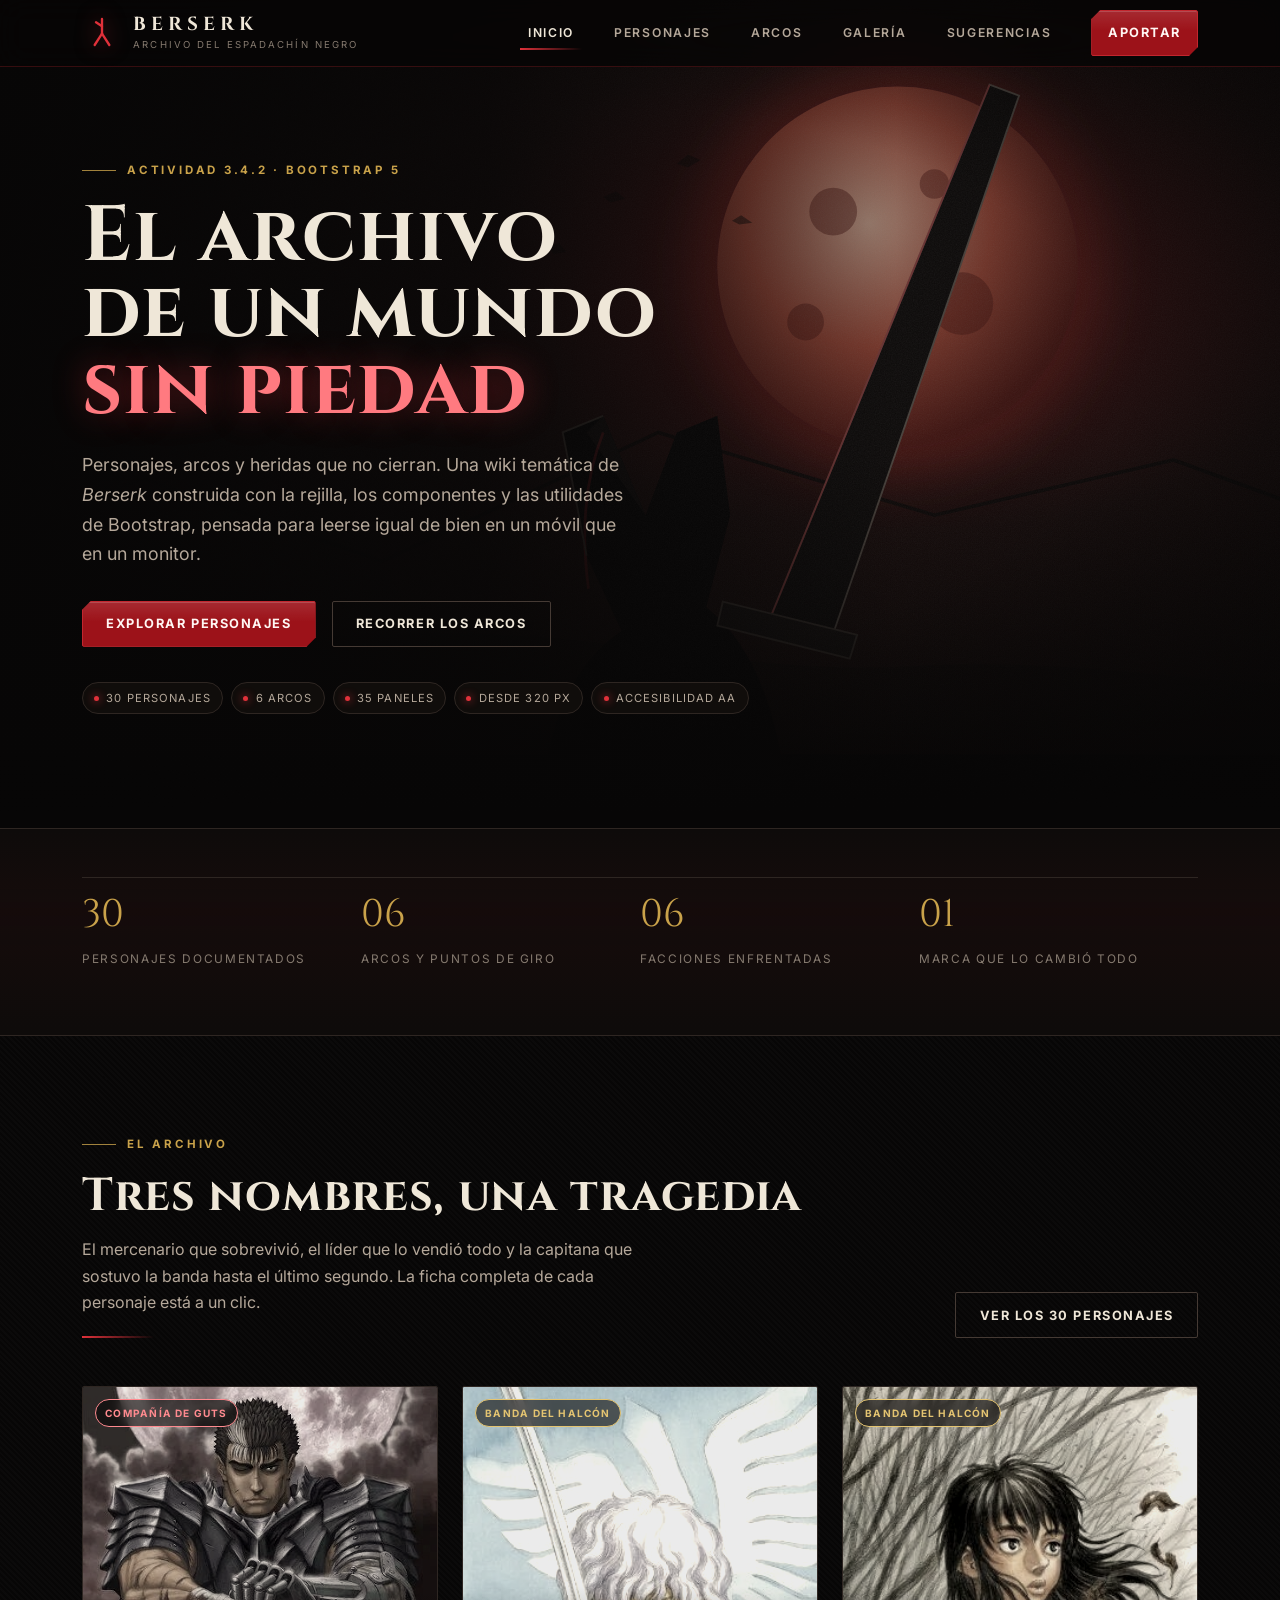
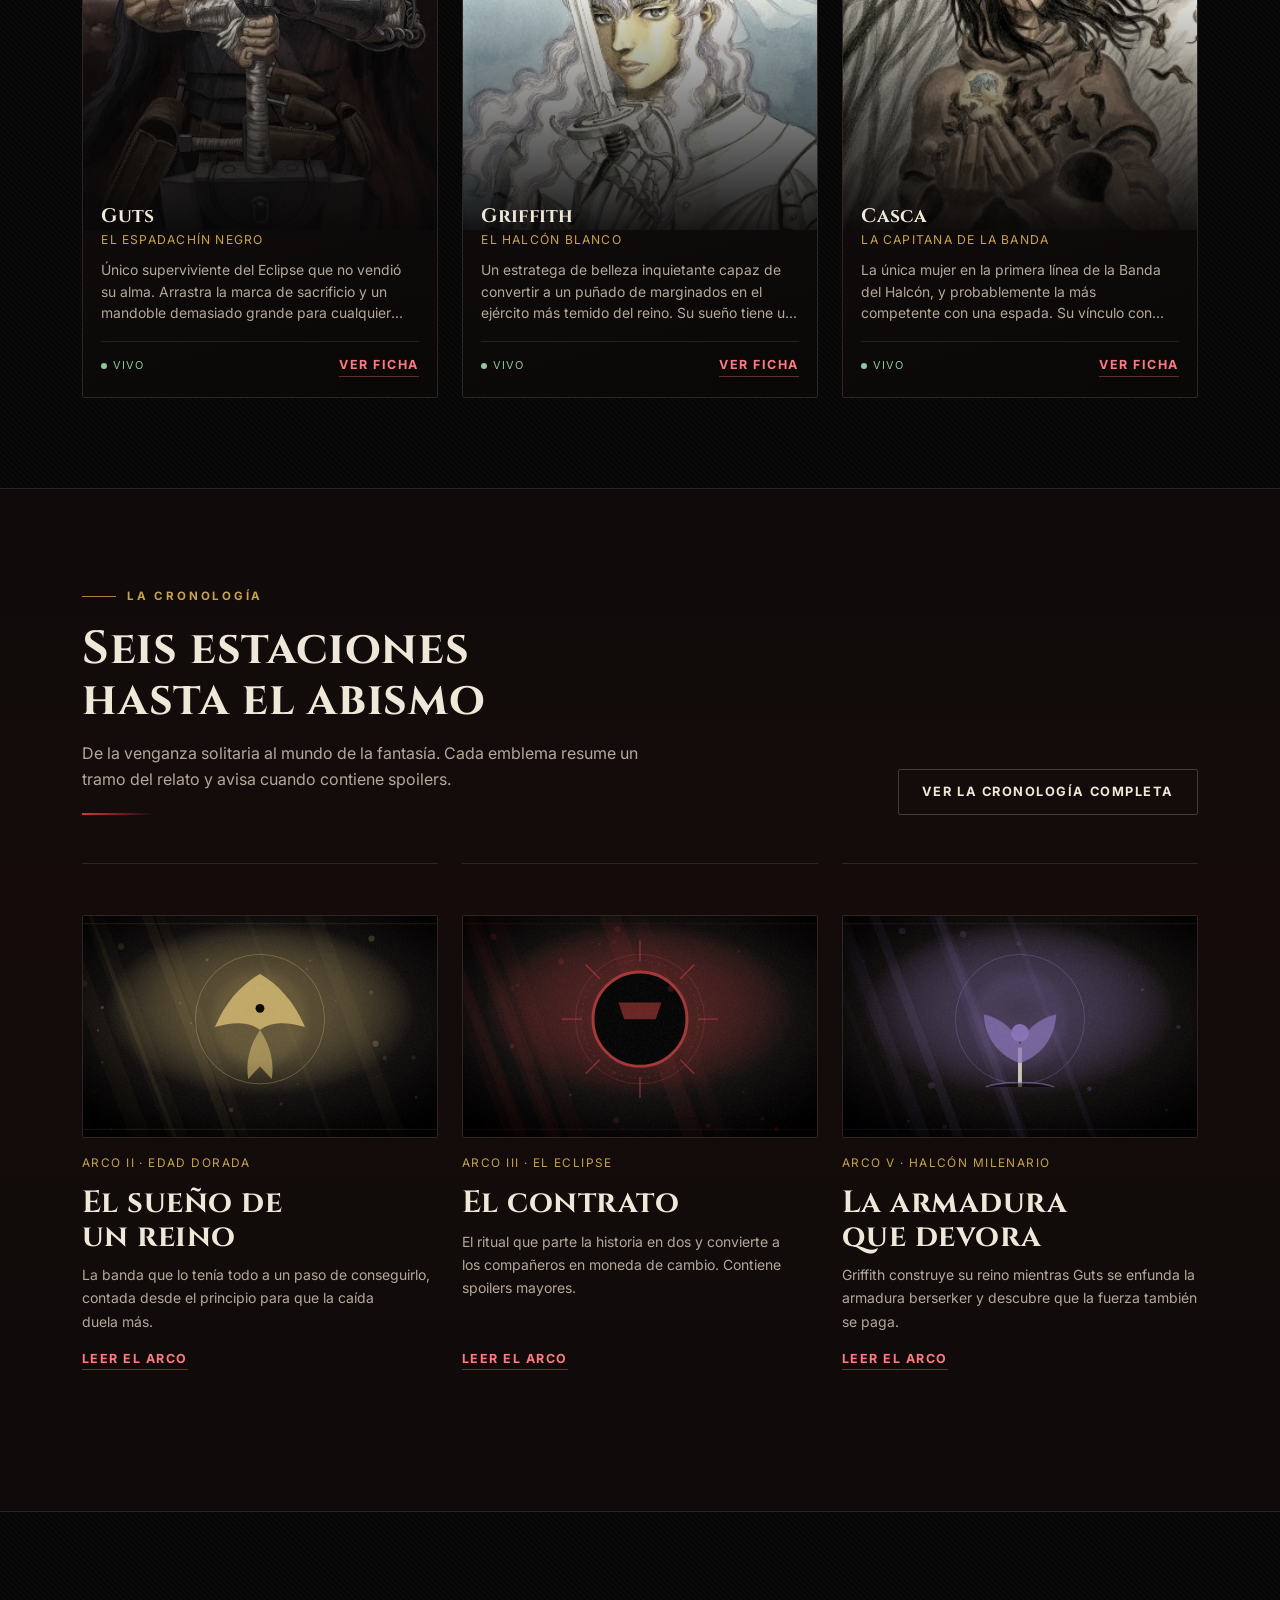
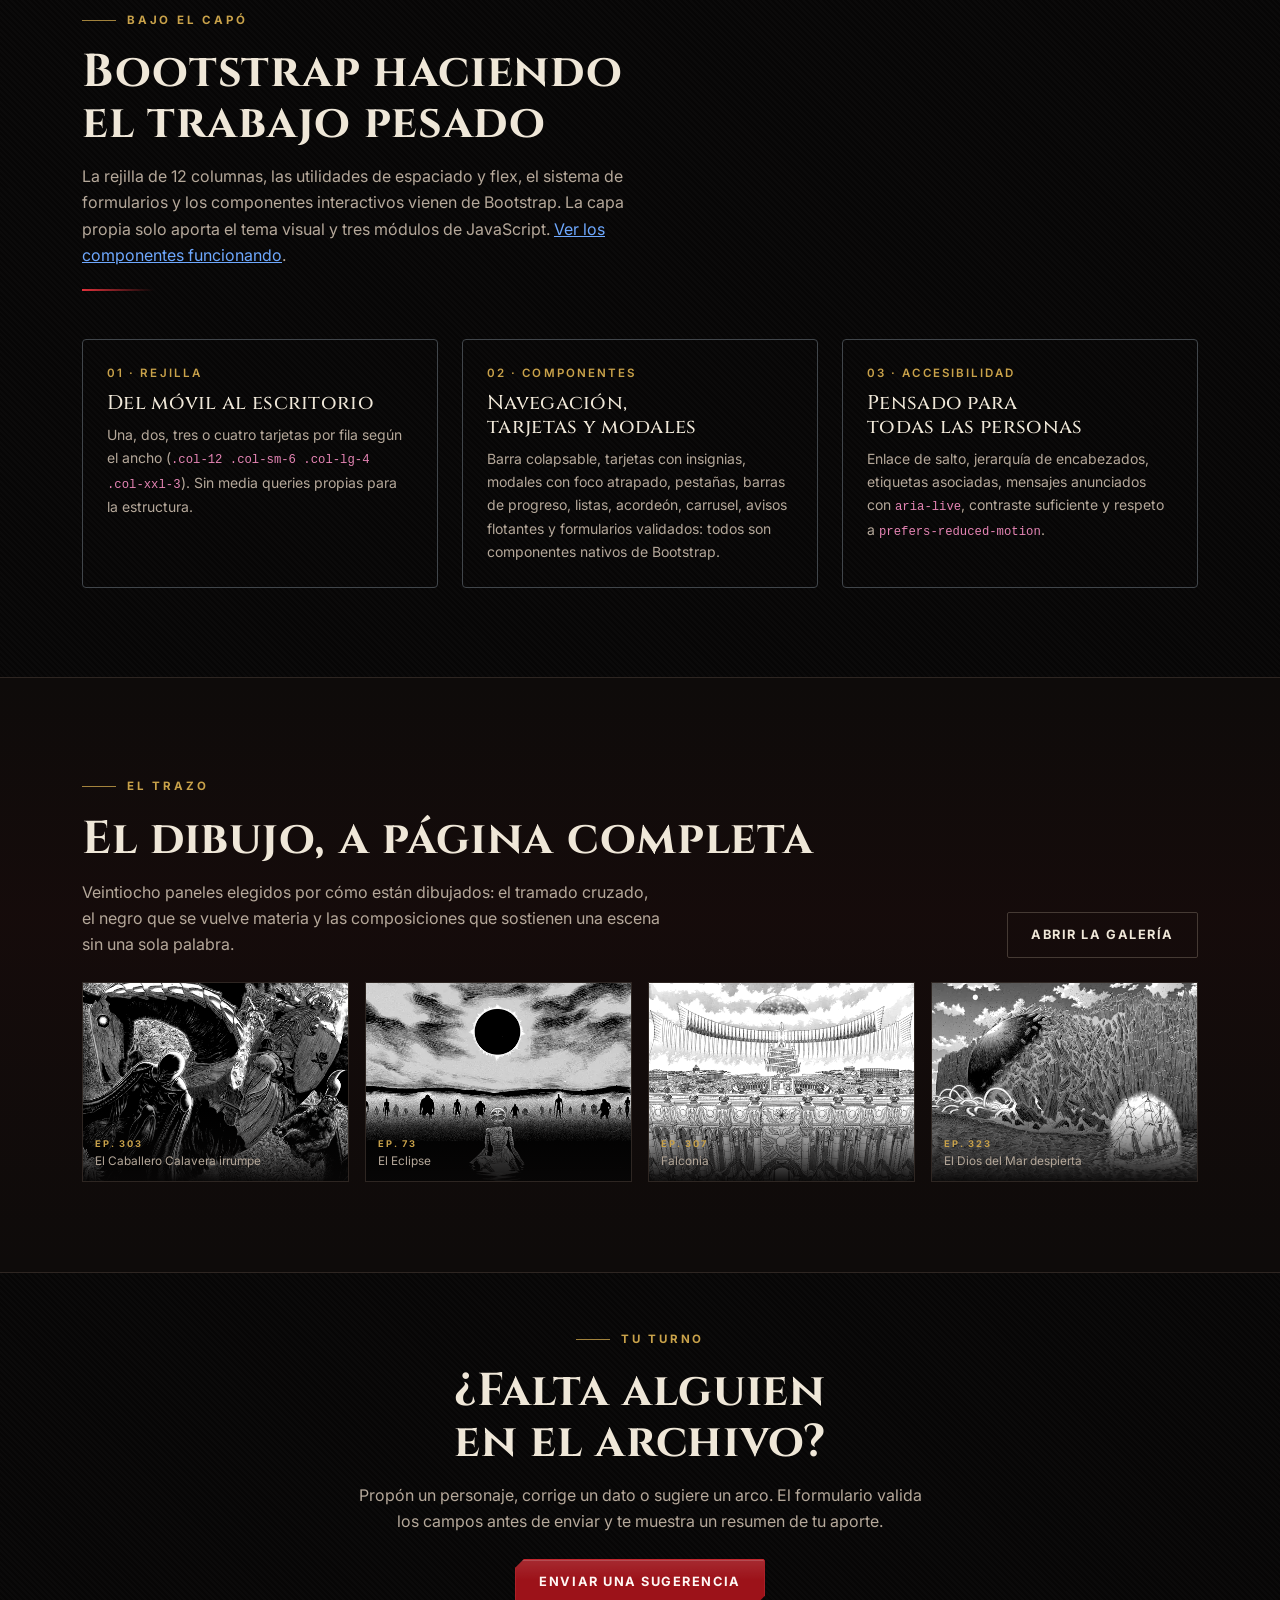
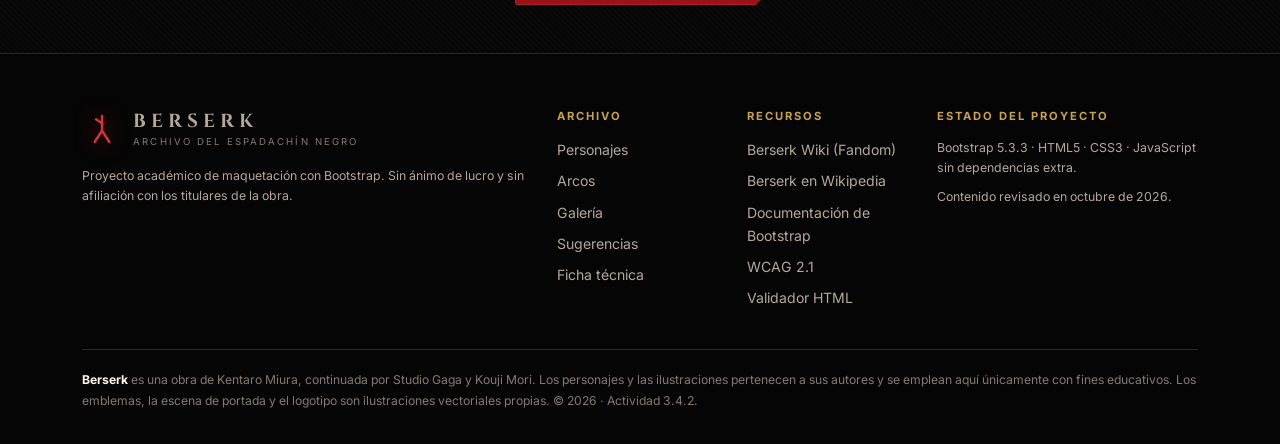
==== commit ad6cc5a5: "Añadir siete paneles del Eclipse a la galería - Suma planos generales de los episodios 73, 76, 77, 7" ====
--- a/index.html
+++ b/index.html
@@ -95,7 +95,7 @@
               <ul class="emi-chips" aria-label="Datos del proyecto">
                 <li class="emi-chip">30 personajes</li>
                 <li class="emi-chip">6 arcos</li>
-                <li class="emi-chip">28 paneles</li>
+                <li class="emi-chip">35 paneles</li>
                 <li class="emi-chip">Desde 320 px</li>
                 <li class="emi-chip">Accesibilidad AA</li>
               </ul>
--- a/assets/css/estilos.css
+++ b/assets/css/estilos.css
@@ -1137,7 +1137,8 @@
 
 .emi-galeria-hero__lamina {
   position: relative;
-  margin: 0;
+  max-width: 520px;
+  margin: 0 auto;
   overflow: hidden;
   border: 1px solid var(--emi-borde-claro);
   background: #0a0807;
@@ -1207,8 +1208,9 @@
 .emi-cinta:focus-within .emi-cinta__pista { animation-play-state: paused; }
 
 .emi-cinta__pista img {
-  height: 104px;
-  width: auto;
+  width: 112px;
+  height: 112px;
+  object-fit: cover;
   margin-right: .7rem;
   border: 1px solid var(--emi-borde);
   filter: grayscale(1) brightness(.78) contrast(1.05);
@@ -1272,28 +1274,41 @@
   opacity: .7;
 }
 
-/* Rejilla tipo mampostería: cada lámina conserva su proporción. */
-.emi-rejilla-paneles { column-count: 4; column-gap: 1.1rem; }
+/* Rejilla uniforme: todas las láminas miden lo mismo, con el mismo margen. */
+.emi-rejilla-paneles {
+  display: grid;
+  grid-template-columns: repeat(6, minmax(0, 1fr));
+  gap: .9rem;
+}
 
 .emi-lamina {
   position: relative;
-  break-inside: avoid;
-  margin: 0 0 1.1rem;
+  display: flex;
+  height: 100%;
   border: 1px solid var(--emi-borde);
-  background: #0b0908;
-}
-
-.js .emi-lamina {
-  opacity: 0;
-  transform: translateY(16px);
-  transition: opacity 520ms ease, transform 520ms ease;
-}
+  border-radius: var(--emi-radio);
+  background: linear-gradient(165deg, var(--emi-superficie), #0a0807);
+  overflow: hidden;
+  transition: transform var(--emi-transicion), border-color var(--emi-transicion),
+              box-shadow var(--emi-transicion), opacity 520ms ease;
+}
+
+.emi-lamina:hover,
+.emi-lamina:focus-within {
+  transform: translateY(-4px);
+  border-color: rgba(224, 49, 58, .55);
+  box-shadow: var(--emi-sombra);
+}
+
+.js .emi-lamina { opacity: 0; transform: translateY(16px); }
 
 .js .emi-lamina.is-visible { opacity: 1; transform: none; }
 
 .emi-lamina__boton {
-  display: block;
+  display: flex;
+  flex-direction: column;
   width: 100%;
+  height: 100%;
   padding: 0;
   border: 0;
   background: none;
@@ -1302,12 +1317,21 @@
   cursor: zoom-in;
 }
 
-.emi-lamina__media { position: relative; overflow: hidden; }
+/* Marco fijo 4:3 con margen interior: el panel entra completo, sin recortes. */
+.emi-lamina__media {
+  position: relative;
+  aspect-ratio: 4 / 3;
+  padding: .45rem;
+  overflow: hidden;
+  background: #080706;
+}
 
 .emi-lamina__media img {
   display: block;
   width: 100%;
-  height: auto;
+  height: 100%;
+  object-fit: contain;
+  object-position: center;
   transition: transform 700ms cubic-bezier(.16, .84, .28, 1), filter 400ms ease;
 }
 
@@ -1341,27 +1365,66 @@
 }
 
 .emi-lamina__cuerpo {
-  padding: .7rem .85rem .85rem;
+  display: flex;
+  flex-direction: column;
+  flex: 1;
+  gap: .55rem;
+  padding: .8rem .9rem 1rem;
   border-top: 1px solid var(--emi-borde);
 }
 
 .emi-lamina__meta {
   display: flex;
-  justify-content: space-between;
-  gap: .5rem;
-  font-size: .6rem;
+  flex-wrap: wrap;
+  gap: .3rem;
+  margin: 0;
+}
+
+/* Pastillas pequeñas: episodio y arco, como las insignias del catálogo. */
+.emi-pastilla {
+  display: inline-flex;
+  align-items: center;
+  padding: .2rem .48rem;
+  border: 1px solid var(--emi-borde-claro);
+  border-radius: 999px;
+  background: rgba(7, 6, 6, .55);
+  font-size: .58rem;
   font-weight: 700;
-  letter-spacing: .16em;
-  text-transform: uppercase;
-  color: var(--emi-ceniza-oscura);
+  letter-spacing: .1em;
+  text-transform: uppercase;
+  color: var(--emi-ceniza);
+}
+
+.emi-pastilla--arco {
+  border-color: rgba(201, 162, 74, .45);
+  color: var(--emi-oro);
+}
+
+/* Episodio: cuadrito sobre la esquina de la lámina. */
+.emi-pastilla--episodio {
+  position: absolute;
+  top: .55rem;
+  left: .55rem;
+  z-index: 1;
+  border-color: rgba(239, 231, 216, .35);
+  background: rgba(7, 6, 6, .82);
+  color: var(--emi-hueso);
+  -webkit-backdrop-filter: blur(6px);
+  backdrop-filter: blur(6px);
 }
 
 .emi-lamina__titulo {
-  margin: .35rem 0 0;
+  margin: 0;
   font-family: var(--emi-display);
-  font-size: 1rem;
+  font-size: 1.02rem;
   line-height: 1.25;
   color: var(--emi-hueso);
+  /* Dos líneas siempre: todas las tarjetas quedan a la misma altura. */
+  display: -webkit-box;
+  -webkit-line-clamp: 2;
+  -webkit-box-orient: vertical;
+  overflow: hidden;
+  min-height: 2.5em;
 }
 
 .emi-lamina__boton:focus-visible { outline: 2px solid var(--emi-oro); outline-offset: -2px; }
@@ -1396,6 +1459,7 @@
 .emi-avance {
   position: relative;
   display: block;
+  aspect-ratio: 4 / 3;
   overflow: hidden;
   border: 1px solid var(--emi-borde);
   background: #0b0908;
@@ -1404,7 +1468,8 @@
 .emi-avance img {
   display: block;
   width: 100%;
-  height: auto;
+  height: 100%;
+  object-fit: cover;
   filter: grayscale(1) contrast(1.05);
   transition: transform 650ms cubic-bezier(.16, .84, .28, 1), filter 400ms ease;
 }
@@ -1470,6 +1535,8 @@
 .emi-visor img {
   display: block;
   width: 100%;
+  max-width: 900px;
+  margin-inline: auto;
   max-height: 58vh;
   object-fit: contain;
   background: #000;
@@ -1495,19 +1562,34 @@
   font-variant-numeric: tabular-nums;
 }
 
-/* Adaptación de la galería. */
+/* Adaptación de la galería: muchas columnas, tarjetas pequeñas. */
+@media (max-width: 1399.98px) {
+  .emi-rejilla-paneles { grid-template-columns: repeat(5, minmax(0, 1fr)); }
+}
+
 @media (max-width: 1199.98px) {
-  .emi-rejilla-paneles { column-count: 3; }
+  .emi-rejilla-paneles { grid-template-columns: repeat(4, minmax(0, 1fr)); }
+}
+
+@media (max-width: 991.98px) {
+  .emi-rejilla-paneles { grid-template-columns: repeat(3, minmax(0, 1fr)); }
 }
 
 @media (max-width: 767.98px) {
-  .emi-rejilla-paneles { column-count: 2; }
-  .emi-cinta__pista img { height: 82px; }
+  .emi-rejilla-paneles { grid-template-columns: repeat(2, minmax(0, 1fr)); }
+  .emi-cinta__pista img { width: 88px; height: 88px; }
   .emi-galeria-hero__lamina { margin-top: .5rem; }
-}
-
-@media (max-width: 479.98px) {
-  .emi-rejilla-paneles { column-count: 1; }
+  /* Pastillas y títulos compactos: todo cabe y las tarjetas no crecen. */
+  .emi-pastilla { padding: .18rem .4rem; font-size: .53rem; letter-spacing: .06em; }
+  .emi-lamina__titulo {
+    font-size: .92rem;
+    -webkit-line-clamp: 3;
+    min-height: 3.75em;
+  }
+}
+
+@media (max-width: 359.98px) {
+  .emi-rejilla-paneles { grid-template-columns: 1fr; }
   .emi-toolbar-galeria { align-items: stretch; }
 }
 
